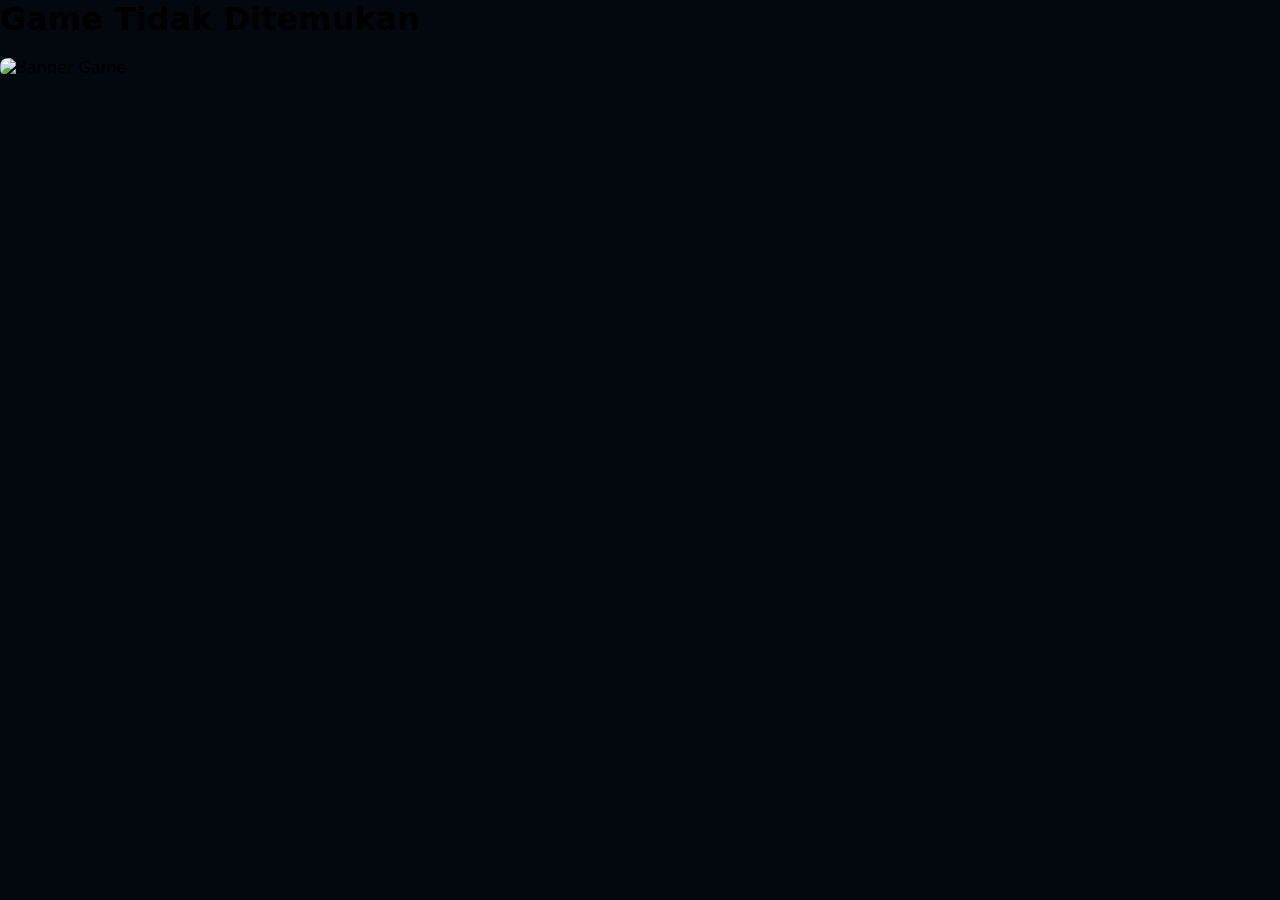
==== Page/detailproduk.html @ c3967c84 "Membuat fitur detailproduk (tahap-1)" ====
<!DOCTYPE html>
<html lang="en">
<head>
    <meta charset="UTF-8" />
    <meta name="viewport" content="width=device-width, initial-scale=1.0" />
    <link rel="stylesheet" href="../style.css" />
    <title>YUDACYA - Toko Top Up</title>
</head>
<body>

    <!-- Judul Game -->
    <h1 id="game-title">Memuat Data...</h1>

    <!-- Tambahan elemen untuk banner game -->
    <div class="detail-banner" style="margin-top: 20px;">
        <img id="game-banner" src="" alt="Banner Game" style="max-width: 400px; border-radius: 8px;" />
    </div>

    <!-- Script untuk menangkap dan menampilkan banner -->
    <script src="../JS/detailproduk.js"></script>
</body>
</html>
---- style.css ----
:root {
    /* 3f51b5 */
    --bg-primary: #03080e;
    --bg-surface: #0F2232;
    --color-accent: #EA2264;
    --text-main: #E2E8F0;
    --text-muted: #718096;
    --color-secondary: #0EA5E9;
    --border-color: rgba(255, 255, 255, 0.08);
}

* {
    font-family: system-ui, -apple-system, BlinkMacSystemFont, 'Segoe UI', Roboto, Oxygen, Ubuntu, Cantarell, 'Open Sans', 'Helvetica Neue', sans-serif;
    padding: 0;
    margin: 0;
}
body {
    background-color: var(--bg-primary);
}
/* Header Start */
header {
    background-color: var(--bg-surface);
    padding: 18px 30px;
    display: flex;
    flex-wrap: wrap;
    justify-content: space-between;
    align-items: center;
    text-align: center;
}

.main-name-store {
    font-size: 35px;
    font-weight: 800;
    color: var(--text-main);
}
.main-name-store .sub-name-store {
    color: var(--color-accent);
}

nav ul {
    list-style: none;
    display: flex;
    gap: 25px;
}
nav ul li a {
    position: relative;
    color: var(--text-main);
    text-decoration: none;
    padding: 1px 3px;
    font-weight: 600;
}
.link-animasi::after {
    content: '';
    position: absolute;
    width: 0;
    height: 3px;
    bottom: -4px;
    left: 50%;
    background-color: var(--color-accent);
    transition: all 0.2s ease;
    transform: translateX(-50%);
    transition: width 0.3s ease;
}

.link-animasi:hover::after {
    width: 100%;
}
.search {
    cursor: pointer;
    color: var(--text-main);
    border-radius: 100%;
    padding: 5px;
}
.search:hover {
    border: 1px;
    border-radius: 100%;
    background-color: var(--text-muted);
    transition: 0.2s ease;
}
/* Header End */

/* Banner Start */
.banner {
    position: relative;
    /* background-color: #EA2264; */
    padding: 50px 0;
    text-align: center;
}
.banner .banner-img {
    width: 90%;
    border-radius: 20px;
}

.progress-container {
    position: absolute;
    bottom: 70px;
    left: 50%;
    transform: translateX(-50%);
    display: flex;
    align-items: center;
    gap: 8px;
    background: var(--bg-surface);
    padding: 6px 12px;
    border-radius: 20px;
    z-index: 10;
}
.progress-bar {
    width: 10px;
    height: 10px;
    border-radius: 50%;
    background-color: var(--text-muted);
    overflow: hidden;
    position: relative;
    cursor: pointer;
}
.progress-fill {
    width: 100%;
    height: 100%;
    background-color: var(--color-accent);
    border-radius: 50%;
    opacity: 0;
    transition: opacity 0.3s ease;
}
.fill-1 {
    animation: dotActive1 15s linear infinite;
}
@keyframes dotActive1 {
    0%, 28.6% { opacity: 1; }
    33.3%, 100% { opacity: 0; }
}

.fill-2 {
    animation: dotActive2 15s linear infinite;
}
@keyframes dotActive2 {
    0%, 28.6% { opacity: 0; }
    33.3%, 61.9% { opacity: 1; }
    66.6%, 100% { opacity: 0; }
}

.fill-3 {
    animation: dotActive3 15s linear infinite;
}
@keyframes dotActive3 {
    0%, 61.9% { opacity: 0; }
    66.6%, 95.2% { opacity: 1; }
    100% { opacity: 0; }
}
/* Banner End */

/* Main Start */
main {
    max-width: 1100px;
    margin: 40px auto;
    padding: 10px 20px;
    /* background-color: #EA2264; */
}

.section-title {
    margin-bottom: 25px;
    display: flex;
    align-items: center;
    color: var(--text-main);
    font-weight: bold;
    font-size: 30px;
}

.product-grid {
    display: grid;
    grid-template-columns: repeat(auto-fill, minmax(180px, 1fr));
    gap: 20px;
    padding: 20px;
}
.card {
    background-color: var(--bg-surface);
    border-radius: 12px;
    overflow: hidden;
    box-shadow: 0 4px 12px rgba(0, 0, 0, 0.3);
    transition: transform 0.2s ease, box-shadow 0.2s ease;
    cursor: pointer;
}
.card:hover {
    transform: translateY(-4px) rotate(2deg);
    box-shadow: 0 6px 16px rgba(0, 0, 0, 0.5);
}
.card-img {
    width: 100%;
    height: 220px;
    overflow: hidden;
    background-color: #0b0d12;
}
.card-img img {
    width: 100%;
    height: 100%;
    object-fit: cover;
    object-position: center;
    display: block;
    transition: transform 0.3s ease;
}
.card-content {
    padding: 12px 14px;
}
.name-product {
    text-align: center;
    font-size: 14px;
    font-weight: 600;
    color: var(--text-main);
    margin: 0;
    white-space: nowrap;
    overflow: hidden;          
    text-overflow: ellipsis;
}
.button-wrapper {
    display: flex;
    justify-content: center;
    align-items: center;
    margin: 20px 0;
}

.btn-selengkapnya {
    padding: 10px 20px;
    background-color: var(--bg-surface);
    color: white;
    border: none;
    border-radius: 8px;
    cursor: pointer;
    font-weight: bold;
}
.btn-selengkapnya:hover {
    transform: scale(1.07);
}
/* Main End */

/* Footer Start */

.site-footer {
    background-color: var(--bg-surface);
    color: var(--text-main);
    font-family: sans-serif;
    border-top: 1px solid #1a1d24;
    padding-top: 50px;
    margin-top: 60px;
}

.footer-container {
    max-width: 1200px;
    margin: 0 auto;
    display: grid;
    grid-template-columns: repeat(auto-fit, minmax(240px, 1fr));
    gap: 30px;
    padding: 0 20px 40px 20px;
}

.footer-namestore {
    margin-bottom: 20px;
}

.footer-namestore .main-name-store,
.footer-namestore .sub-name-store {
    line-height: 1;
    margin: 0;
}

.footer-namestore .main-name-store {
    color: var(--text-main);
    font-weight: 800;
}

.footer-namestore .sub-name-store {
    color: var(--color-accent);
    font-weight: 800;
}   

.footer-desc {
    font-size: 14px;
    line-height: 1.6;
    margin-bottom: 20px;
    color: #8c9ba5;
}


.footer-title {
    color: #ffffff;
    font-size: 15px;
    font-weight: 600;
    margin-bottom: 18px;
    position: relative;
}

.footer-title::after {
    content: '';
    position: absolute;
    left: 0;
    bottom: -6px;
    width: 25px;
    height: 2px;
    background-color: var(--color-accent);
}


.footer-links {
    list-style: none;
    padding: 0;
    margin: 0;
}

.footer-links li {
    margin-bottom: 10px;
}

.footer-links a {
    color: #a0aec0;
    text-decoration: none;
    font-size: 14px;
    transition: color 0.2s ease, padding-left 0.2s ease;
}

.footer-links a:hover {
    color: var(--color-accent);
    padding-left: 5px;
}

.footer-text {
    font-size: 13px;
    line-height: 1.5;
    color: #8c9ba5;
}

.mt-20 {
    margin-top: 20px;
}

.social-links {
    display: flex;
    gap: 10px;
}

.social-links a {
    display: flex;
    align-items: center;
    justify-content: center;
    width: 36px;
    height: 36px;
    background-color: #1a1d24;
    color: var(--text-main);
    border-radius: 8px;
    text-decoration: none;
    font-size: 12px;
    font-weight: bold;
    transition: background-color 0.2s, transform 0.2s;
}

.social-links a:hover {
    background-color: var(--color-accent);
    color: var(--bg-primary);
    transform: translateY(-3px);
}

.footer-bottom {
    background-color: var(--bg-surface);
    padding: 20px 0;
    text-align: center;
    border-top: 1px solid #161922;
    font-size: 13px;
    color: var(--text-muted);
}
/* Footer End */

/* Responsif Desain Start */

/* 1. Tablet & Layar Menengah (Maksimal 992px) */
@media screen and (max-width: 992px) {
    header {
        padding: 15px 20px;
    }
    
    nav ul {
        gap: 15px;
    }

    .banner {
        padding: 30px 0;
    }

    .banner .banner-img {
        height: auto;
    }

    main {
        max-width: 100%;
        margin: 20px auto;
        padding: 10px 15px;
    }

    .section-title {
        font-size: 25px;
        margin-bottom: 18px;
    }

    .product-grid {
        grid-template-columns: repeat(4, 1fr);
        gap: 12px;
        padding: 10px;
    }

}

/* 2. Handphone / Smartphone (Maksimal 768px) */
@media screen and (max-width: 768px) {

    header {
        flex-direction: column;
        gap: 15px;
        padding: 15px;
        text-align: center;
    }

    nav ul {
        flex-wrap: wrap;
        justify-content: center;
        gap: 12px;
    }

    nav ul li a {
        font-size: 14px;
    }

    .search {
        display: none;
    }


    .banner {
        padding: 20px 10px;
    }

    .banner .banner-img {
        width: 100%;
        border-radius: 12px;
    }

    .progress-container {
        bottom: 30px;
        padding: 4px 10px;
    }

    .product-grid {
        grid-template-columns: repeat(4, 1fr);
        gap: 12px;
        padding: 10px 0;
    }

    .card-img {
        height: 160px;
    }

    .name-product {
        font-size: 12px;
    }

    .footer-container {
        grid-template-columns: 1fr;
        gap: 25px;
        padding: 0 15px 30px 15px;
    }

    .site-footer {
        padding-top: 35px;
    }
}

@media screen and (max-width: 480px) {
    .namestore .main-name-store {
        font-size: 22px;
    }

    .namestore .sub-name-store {
        font-size: 20px;
    }

    .product-grid {
    grid-template-columns: repeat(2, 1fr); 
    gap: 20px;
    padding: 20px;
    }

    .card-img {
        height: 140px;
    }
}
/* Responsif Desain End */
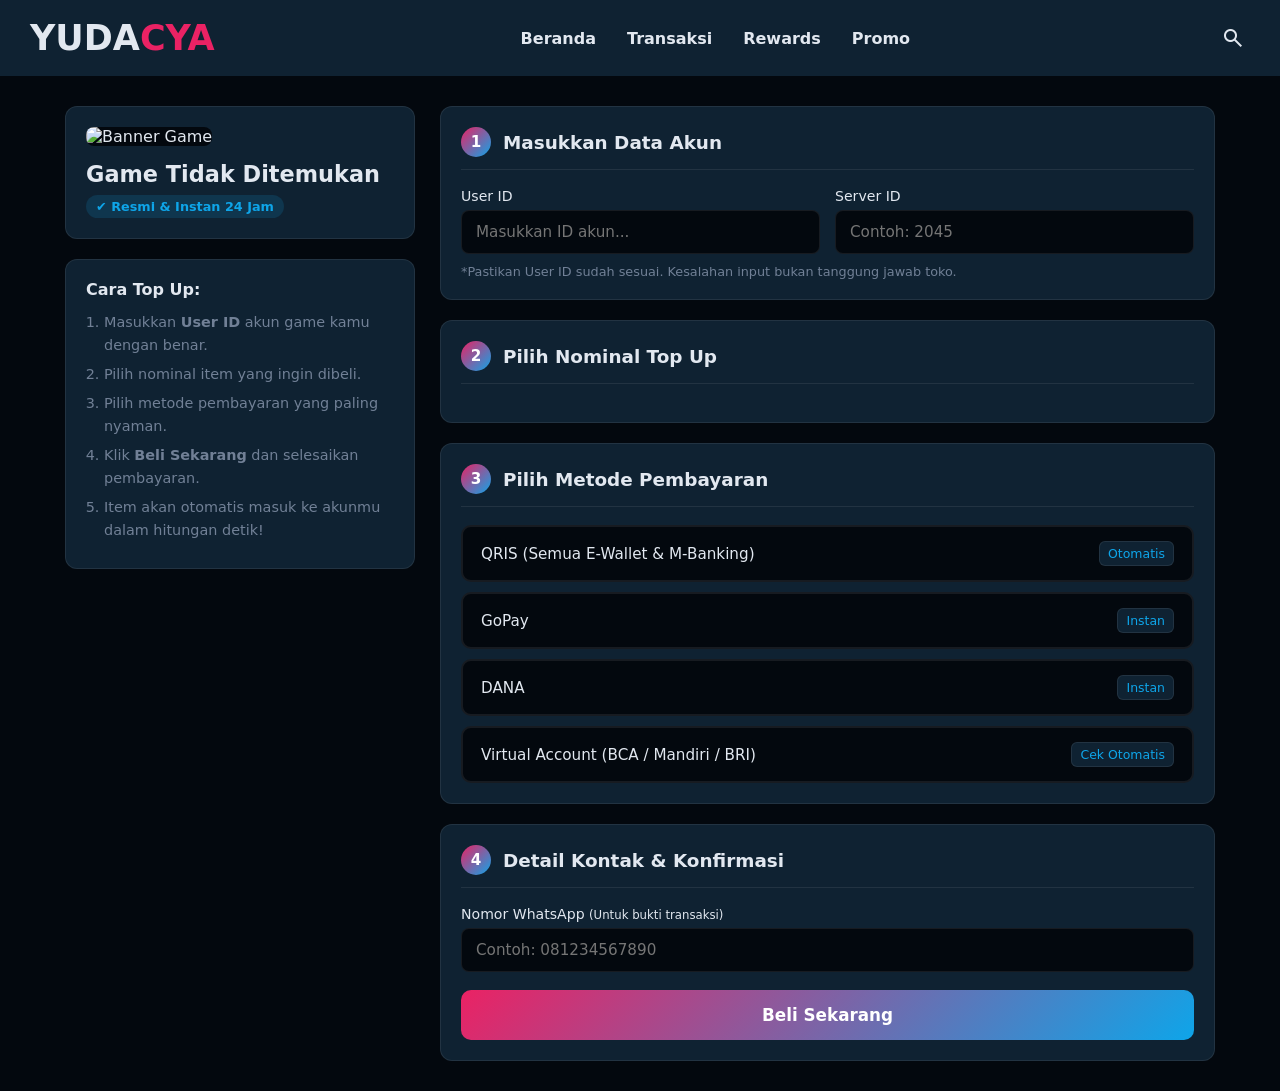
==== commit 2f36e165: "Fitur detailproduk (Tahap-2). Merubah nama style.css -> main.css. Menambah folder baru untuk CSS aga" ====
--- a/Page/detailproduk.html
+++ b/Page/detailproduk.html
@@ -3,19 +3,128 @@
 <head>
     <meta charset="UTF-8" />
     <meta name="viewport" content="width=device-width, initial-scale=1.0" />
-    <link rel="stylesheet" href="../style.css" />
+        <link rel="stylesheet" href="https://fonts.googleapis.com/css2?family=Material+Symbols+Outlined:opsz,wght,FILL,GRAD@24,400,0,0&icon_names=search" />
+    <link rel="stylesheet" href="../main.css" />
+    <link rel="stylesheet" href="../CSS/detailproduk.css" />
     <title>YUDACYA - Toko Top Up</title>
 </head>
 <body>
 
-    <!-- Judul Game -->
-    <h1 id="game-title">Memuat Data...</h1>
+    <header>
 
-    <!-- Tambahan elemen untuk banner game -->
-    <div class="detail-banner" style="margin-top: 20px;">
-        <img id="game-banner" src="" alt="Banner Game" style="max-width: 400px; border-radius: 8px;" />
-    </div>
+        <h1 class="main-name-store">YUDA<span class="sub-name-store">CYA</span></h1>
 
+        <nav>
+            <ul>
+                <li><a href="#" class="link-animasi">Beranda</a></li>
+                <li><a href="#" class="link-animasi">Transaksi</a></li>
+                <li><a href="#" class="link-animasi">Rewards</a></li>
+                <li><a href="#" class="link-animasi">Promo</a></li>
+            </ul>
+        </nav>
+        <span class="material-symbols-outlined search">search</span>
+    </header>
+
+<main class="detail-wrapper">
+        
+        <!-- KOLOM KIRI: Info Game & Panduan -->
+        <aside class="detail-sidebar">
+            <div class="game-profile-card">
+                <img id="game-banner" src="" alt="Banner Game" class="game-cover" />
+                <div class="game-meta">
+                    <h1 id="game-title">Memuat Data...</h1>
+                    <span class="badge-official">✔ Resmi & Instan 24 Jam</span>
+                </div>
+            </div>
+
+            <div class="guide-box">
+                <h3>Cara Top Up:</h3>
+                <ol>
+                    <li>Masukkan <strong>User ID</strong> akun game kamu dengan benar.</li>
+                    <li>Pilih nominal item yang ingin dibeli.</li>
+                    <li>Pilih metode pembayaran yang paling nyaman.</li>
+                    <li>Klik <strong>Beli Sekarang</strong> dan selesaikan pembayaran.</li>
+                    <li>Item akan otomatis masuk ke akunmu dalam hitungan detik!</li>
+                </ol>
+            </div>
+        </aside>
+
+        <!-- KOLOM KANAN: Form Transaksi -->
+        <div class="detail-content">
+            
+            <!-- Langkah 1: Input Akun -->
+            <section class="step-card">
+                <div class="step-header">
+                    <span class="step-number">1</span>
+                    <h2>Masukkan Data Akun</h2>
+                </div>
+                <div class="input-row">
+                    <!-- Beri ID pada label dan input User ID -->
+                    <div class="input-field">
+                        <label for="user-id" id="user-id-label">User ID</label>
+                        <input type="text" id="user-id" placeholder="Masukkan ID akun..." required />
+                    </div>
+                    
+                    <!-- Bungkus Server ID dengan ID container agar bisa disembunyikan/ditampilkan -->
+                    <div class="input-field" id="server-id-container">
+                        <label for="server-id" id="server-id-label">Server ID</label>
+                        <input type="text" id="server-id" placeholder="Contoh: 2045" />
+                    </div>
+                </div>
+                <p class="helper-text">*Pastikan User ID sudah sesuai. Kesalahan input bukan tanggung jawab toko.</p>
+            </section>
+
+            <!-- Langkah 2: Pilih Nominal -->
+            <section class="step-card">
+                <div class="step-header">
+                    <span class="step-number">2</span>
+                    <h2>Pilih Nominal Top Up</h2>
+                </div>
+                <!-- Container ini akan otomatis diisi oleh JS -->
+                <div class="nominal-grid" id="nominal-grid"></div>
+            </section>
+
+            <!-- Langkah 3: Pilih Metode Pembayaran -->
+            <section class="step-card">
+                <div class="step-header">
+                    <span class="step-number">3</span>
+                    <h2>Pilih Metode Pembayaran</h2>
+                </div>
+                <div class="payment-list">
+                    <div class="payment-item" data-payment="QRIS">
+                        <span class="pay-name">QRIS (Semua E-Wallet & M-Banking)</span>
+                        <span class="pay-tag">Otomatis</span>
+                    </div>
+                    <div class="payment-item" data-payment="GoPay">
+                        <span class="pay-name">GoPay</span>
+                        <span class="pay-tag">Instan</span>
+                    </div>
+                    <div class="payment-item" data-payment="DANA">
+                        <span class="pay-name">DANA</span>
+                        <span class="pay-tag">Instan</span>
+                    </div>
+                    <div class="payment-item" data-payment="Transfer Bank">
+                        <span class="pay-name">Virtual Account (BCA / Mandiri / BRI)</span>
+                        <span class="pay-tag">Cek Otomatis</span>
+                    </div>
+                </div>
+            </section>
+
+            <!-- Langkah 4: Konfirmasi & Tombol Beli -->
+            <section class="step-card">
+                <div class="step-header">
+                    <span class="step-number">4</span>
+                    <h2>Detail Kontak & Konfirmasi</h2>
+                </div>
+                <div class="input-field">
+                    <label for="wa-number">Nomor WhatsApp <small>(Untuk bukti transaksi)</small></label>
+                    <input type="tel" id="wa-number" placeholder="Contoh: 081234567890" />
+                </div>
+                <button type="button" id="btn-checkout" class="btn-buy">Beli Sekarang</button>
+            </section>
+
+        </div>
+    </main>
     <!-- Script untuk menangkap dan menampilkan banner -->
     <script src="../JS/detailproduk.js"></script>
 </body>
--- a/main.css
+++ b/main.css
@@ -0,0 +1,494 @@
+:root {
+    /* 3f51b5 */
+    --bg-primary: #03080e;
+    --bg-surface: #0F2232;
+    --color-accent: #EA2264;
+    --text-main: #E2E8F0;
+    --text-muted: #718096;
+    --color-secondary: #0EA5E9;
+    --border-color: rgba(255, 255, 255, 0.08);
+    --color-success: #10B981;
+    --color-warning: #F59E0B;
+    --color-error: #EF4444;
+}
+
+* {
+    font-family: system-ui, -apple-system, BlinkMacSystemFont, 'Segoe UI', Roboto, Oxygen, Ubuntu, Cantarell, 'Open Sans', 'Helvetica Neue', sans-serif;
+    padding: 0;
+    margin: 0;
+}
+body {
+    background-color: var(--bg-primary);
+}
+/* Header Start */
+header {
+    background-color: var(--bg-surface);
+    padding: 18px 30px;
+    display: flex;
+    flex-wrap: wrap;
+    justify-content: space-between;
+    align-items: center;
+    text-align: center;
+}
+
+.main-name-store {
+    font-size: 35px;
+    font-weight: 800;
+    color: var(--text-main);
+}
+.main-name-store .sub-name-store {
+    color: var(--color-accent);
+}
+
+nav ul {
+    list-style: none;
+    display: flex;
+    gap: 25px;
+}
+nav ul li a {
+    position: relative;
+    color: var(--text-main);
+    text-decoration: none;
+    padding: 1px 3px;
+    font-weight: 600;
+}
+.link-animasi::after {
+    content: '';
+    position: absolute;
+    width: 0;
+    height: 3px;
+    bottom: -4px;
+    left: 50%;
+    background-color: var(--color-accent);
+    transition: all 0.2s ease;
+    transform: translateX(-50%);
+    transition: width 0.3s ease;
+}
+
+.link-animasi:hover::after {
+    width: 100%;
+}
+.search {
+    cursor: pointer;
+    color: var(--text-main);
+    border-radius: 100%;
+    padding: 5px;
+}
+.search:hover {
+    border: 1px;
+    border-radius: 100%;
+    background-color: var(--text-muted);
+    transition: 0.2s ease;
+}
+/* Header End */
+
+/* Banner Start */
+.banner {
+    position: relative;
+    /* background-color: #EA2264; */
+    padding: 50px 0;
+    text-align: center;
+}
+.banner .banner-img {
+    width: 90%;
+    border-radius: 20px;
+}
+
+.progress-container {
+    position: absolute;
+    bottom: 70px;
+    left: 50%;
+    transform: translateX(-50%);
+    display: flex;
+    align-items: center;
+    gap: 8px;
+    background: var(--bg-surface);
+    padding: 6px 12px;
+    border-radius: 20px;
+    z-index: 10;
+}
+.progress-bar {
+    width: 10px;
+    height: 10px;
+    border-radius: 50%;
+    background-color: var(--text-muted);
+    overflow: hidden;
+    position: relative;
+    cursor: pointer;
+}
+.progress-fill {
+    width: 100%;
+    height: 100%;
+    background-color: var(--color-accent);
+    border-radius: 50%;
+    opacity: 0;
+    transition: opacity 0.3s ease;
+}
+.fill-1 {
+    animation: dotActive1 15s linear infinite;
+}
+@keyframes dotActive1 {
+    0%, 28.6% { opacity: 1; }
+    33.3%, 100% { opacity: 0; }
+}
+
+.fill-2 {
+    animation: dotActive2 15s linear infinite;
+}
+@keyframes dotActive2 {
+    0%, 28.6% { opacity: 0; }
+    33.3%, 61.9% { opacity: 1; }
+    66.6%, 100% { opacity: 0; }
+}
+
+.fill-3 {
+    animation: dotActive3 15s linear infinite;
+}
+@keyframes dotActive3 {
+    0%, 61.9% { opacity: 0; }
+    66.6%, 95.2% { opacity: 1; }
+    100% { opacity: 0; }
+}
+/* Banner End */
+
+/* Main Start */
+main {
+    max-width: 1100px;
+    margin: 40px auto;
+    padding: 10px 20px;
+    /* background-color: #EA2264; */
+}
+
+.section-title {
+    margin-bottom: 25px;
+    display: flex;
+    align-items: center;
+    color: var(--text-main);
+    font-weight: bold;
+    font-size: 30px;
+}
+
+.product-grid {
+    display: grid;
+    grid-template-columns: repeat(auto-fill, minmax(180px, 1fr));
+    gap: 20px;
+    padding: 20px;
+}
+.card {
+    background-color: var(--bg-surface);
+    border-radius: 12px;
+    overflow: hidden;
+    box-shadow: 0 4px 12px rgba(0, 0, 0, 0.3);
+    transition: transform 0.2s ease, box-shadow 0.2s ease;
+    cursor: pointer;
+}
+.card:hover {
+    transform: translateY(-4px) rotate(2deg);
+    box-shadow: 0 6px 16px rgba(0, 0, 0, 0.5);
+}
+.card-img {
+    width: 100%;
+    height: 220px;
+    overflow: hidden;
+    background-color: #0b0d12;
+}
+.card-img img {
+    width: 100%;
+    height: 100%;
+    object-fit: cover;
+    object-position: center;
+    display: block;
+    transition: transform 0.3s ease;
+}
+.card-content {
+    padding: 12px 14px;
+}
+.name-product {
+    text-align: center;
+    font-size: 14px;
+    font-weight: 600;
+    color: var(--text-main);
+    margin: 0;
+    white-space: nowrap;
+    overflow: hidden;          
+    text-overflow: ellipsis;
+}
+.button-wrapper {
+    display: flex;
+    justify-content: center;
+    align-items: center;
+    margin: 20px 0;
+}
+
+.btn-selengkapnya {
+    padding: 10px 20px;
+    background-color: var(--bg-surface);
+    color: white;
+    border: none;
+    border-radius: 8px;
+    cursor: pointer;
+    font-weight: bold;
+}
+.btn-selengkapnya:hover {
+    transform: scale(1.07);
+}
+/* Main End */
+
+/* Footer Start */
+
+.site-footer {
+    background-color: var(--bg-surface);
+    color: var(--text-main);
+    font-family: sans-serif;
+    border-top: 1px solid #1a1d24;
+    padding-top: 50px;
+    margin-top: 60px;
+}
+
+.footer-container {
+    max-width: 1200px;
+    margin: 0 auto;
+    display: grid;
+    grid-template-columns: repeat(auto-fit, minmax(240px, 1fr));
+    gap: 30px;
+    padding: 0 20px 40px 20px;
+}
+
+.footer-namestore {
+    margin-bottom: 20px;
+}
+
+.footer-namestore .main-name-store,
+.footer-namestore .sub-name-store {
+    line-height: 1;
+    margin: 0;
+}
+
+.footer-namestore .main-name-store {
+    color: var(--text-main);
+    font-weight: 800;
+}
+
+.footer-namestore .sub-name-store {
+    color: var(--color-accent);
+    font-weight: 800;
+}   
+
+.footer-desc {
+    font-size: 14px;
+    line-height: 1.6;
+    margin-bottom: 20px;
+    color: #8c9ba5;
+}
+
+
+.footer-title {
+    color: #ffffff;
+    font-size: 15px;
+    font-weight: 600;
+    margin-bottom: 18px;
+    position: relative;
+}
+
+.footer-title::after {
+    content: '';
+    position: absolute;
+    left: 0;
+    bottom: -6px;
+    width: 25px;
+    height: 2px;
+    background-color: var(--color-accent);
+}
+
+
+.footer-links {
+    list-style: none;
+    padding: 0;
+    margin: 0;
+}
+
+.footer-links li {
+    margin-bottom: 10px;
+}
+
+.footer-links a {
+    color: #a0aec0;
+    text-decoration: none;
+    font-size: 14px;
+    transition: color 0.2s ease, padding-left 0.2s ease;
+}
+
+.footer-links a:hover {
+    color: var(--color-accent);
+    padding-left: 5px;
+}
+
+.footer-text {
+    font-size: 13px;
+    line-height: 1.5;
+    color: #8c9ba5;
+}
+
+.mt-20 {
+    margin-top: 20px;
+}
+
+.social-links {
+    display: flex;
+    gap: 10px;
+}
+
+.social-links a {
+    display: flex;
+    align-items: center;
+    justify-content: center;
+    width: 36px;
+    height: 36px;
+    background-color: #1a1d24;
+    color: var(--text-main);
+    border-radius: 8px;
+    text-decoration: none;
+    font-size: 12px;
+    font-weight: bold;
+    transition: background-color 0.2s, transform 0.2s;
+}
+
+.social-links a:hover {
+    background-color: var(--color-accent);
+    color: var(--bg-primary);
+    transform: translateY(-3px);
+}
+
+.footer-bottom {
+    background-color: var(--bg-surface);
+    padding: 20px 0;
+    text-align: center;
+    border-top: 1px solid #161922;
+    font-size: 13px;
+    color: var(--text-muted);
+}
+/* Footer End */
+
+/* Responsif Desain Start */
+
+/* 1. Tablet & Layar Menengah (Maksimal 992px) */
+@media screen and (max-width: 992px) {
+    header {
+        padding: 15px 20px;
+    }
+    
+    nav ul {
+        gap: 15px;
+    }
+
+    .banner {
+        padding: 30px 0;
+    }
+
+    .banner .banner-img {
+        height: auto;
+    }
+
+    main {
+        max-width: 100%;
+        margin: 20px auto;
+        padding: 10px 15px;
+    }
+
+    .section-title {
+        font-size: 25px;
+        margin-bottom: 18px;
+    }
+
+    .product-grid {
+        grid-template-columns: repeat(4, 1fr);
+        gap: 12px;
+        padding: 10px;
+    }
+
+}
+
+/* 2. Handphone / Smartphone (Maksimal 768px) */
+@media screen and (max-width: 768px) {
+
+    header {
+        flex-direction: column;
+        gap: 15px;
+        padding: 15px;
+        text-align: center;
+    }
+
+    nav ul {
+        flex-wrap: wrap;
+        justify-content: center;
+        gap: 12px;
+    }
+
+    nav ul li a {
+        font-size: 14px;
+    }
+
+    .search {
+        display: none;
+    }
+
+
+    .banner {
+        padding: 20px 10px;
+    }
+
+    .banner .banner-img {
+        width: 100%;
+        border-radius: 12px;
+    }
+
+    .progress-container {
+        bottom: 30px;
+        padding: 4px 10px;
+    }
+
+    .product-grid {
+        grid-template-columns: repeat(4, 1fr);
+        gap: 12px;
+        padding: 10px 0;
+    }
+
+    .card-img {
+        height: 160px;
+    }
+
+    .name-product {
+        font-size: 12px;
+    }
+
+    .footer-container {
+        grid-template-columns: 1fr;
+        gap: 25px;
+        padding: 0 15px 30px 15px;
+    }
+
+    .site-footer {
+        padding-top: 35px;
+    }
+}
+
+@media screen and (max-width: 480px) {
+    .namestore .main-name-store {
+        font-size: 22px;
+    }
+
+    .namestore .sub-name-store {
+        font-size: 20px;
+    }
+
+    .product-grid {
+    grid-template-columns: repeat(2, 1fr); 
+    gap: 20px;
+    padding: 20px;
+    }
+
+    .card-img {
+        height: 140px;
+    }
+}
+/* Responsif Desain End */
--- a/CSS/detailproduk.css
+++ b/CSS/detailproduk.css
@@ -0,0 +1,282 @@
+:root {
+    /* 3f51b5 */
+    --bg-primary: #03080e;
+    --bg-surface: #0F2232;
+    --color-accent: #EA2264;
+    --text-main: #E2E8F0;
+    --text-muted: #718096;
+    --color-secondary: #0EA5E9;
+    --border-color: rgba(255, 255, 255, 0.08);
+    --color-success: #10B981; /* Hijau untuk status sukses/lunas */
+    --color-warning: #F59E0B; /* Kuning untuk status pending */
+    --color-error: #EF4444;   /* Merah untuk error/gagal */
+}
+/* --- PENYESUAIAN WARNA ROOT YUDACYA --- */
+body {
+    background-color: var(--bg-primary);
+    color: var(--text-main);
+}
+
+/* Layout Utama 2 Kolom */
+.detail-wrapper {
+    max-width: 1150px;
+    margin: 30px auto;
+    padding: 0 20px;
+    display: grid;
+    grid-template-columns: 350px 1fr;
+    gap: 25px;
+    align-items: start;
+}
+
+/* --- KOLOM KIRI (Sidebar Info Game) --- */
+.detail-sidebar {
+    display: flex;
+    flex-direction: column;
+    gap: 20px;
+    position: sticky;
+    top: 20px;
+}
+
+.game-profile-card, .guide-box, .step-card {
+    background-color: var(--bg-surface);
+    border: 1px solid var(--border-color);
+    border-radius: 12px;
+    padding: 20px;
+    color: var(--text-main);
+}
+
+.game-cover {
+    width: 100%;
+    height: 180px;
+    object-fit: cover;
+    border-radius: 8px;
+    margin-bottom: 15px;
+    background-color: var(--bg-primary);
+}
+
+.game-meta h1 {
+    font-size: 1.4rem;
+    margin: 0 0 8px 0;
+    color: var(--text-main);
+}
+
+.badge-official {
+    display: inline-block;
+    background-color: rgba(14, 165, 233, 0.15);
+    color: var(--color-secondary);
+    font-size: 0.8rem;
+    padding: 4px 10px;
+    border-radius: 20px;
+    font-weight: 600;
+}
+
+.guide-box h3 {
+    font-size: 1rem;
+    margin-bottom: 12px;
+    color: var(--text-main);
+}
+
+.guide-box ol {
+    padding-left: 18px;
+    color: var(--text-muted);
+    font-size: 0.9rem;
+    line-height: 1.6;
+}
+
+.guide-box li {
+    margin-bottom: 6px;
+}
+
+/* --- KOLOM KANAN (Form Langkah-Langkah) --- */
+.detail-content {
+    display: flex;
+    flex-direction: column;
+    gap: 20px;
+}
+
+.step-header {
+    display: flex;
+    align-items: center;
+    gap: 12px;
+    margin-bottom: 18px;
+    border-bottom: 1px solid var(--border-color);
+    padding-bottom: 12px;
+}
+
+.step-number {
+    background: linear-gradient(135deg, var(--color-accent), var(--color-secondary));
+    color: white;
+    width: 30px;
+    height: 30px;
+    border-radius: 50%;
+    display: flex;
+    align-items: center;
+    justify-content: center;
+    font-weight: bold;
+    font-size: 0.95rem;
+}
+
+.step-header h2 {
+    font-size: 1.15rem;
+    margin: 0;
+    color: var(--text-main);
+}
+
+/* Input User ID & Server */
+.input-row {
+    display: grid;
+    grid-template-columns: 1fr 1fr;
+    gap: 15px;
+}
+
+.input-field {
+    display: flex;
+    flex-direction: column;
+    gap: 6px;
+}
+
+.input-field label {
+    font-size: 0.88rem;
+    color: var(--text-main);
+}
+
+.input-field input {
+    background-color: var(--bg-primary);
+    border: 1px solid var(--border-color);
+    color: var(--text-main);
+    padding: 12px 14px;
+    border-radius: 8px;
+    font-size: 0.95rem;
+    outline: none;
+    transition: border-color 0.2s;
+}
+
+.input-field input:focus {
+    border-color: var(--color-accent);
+}
+
+.helper-text {
+    font-size: 0.8rem;
+    color: var(--text-muted);
+    margin-top: 10px;
+}
+
+/* --- GRID NOMINAL TOP UP --- */
+.nominal-grid {
+    display: grid;
+    grid-template-columns: repeat(auto-fill, minmax(160px, 1fr));
+    gap: 12px;
+}
+
+.nominal-card {
+    background-color: var(--bg-primary);
+    border: 2px solid var(--border-color);
+    border-radius: 10px;
+    padding: 15px;
+    cursor: pointer;
+    transition: all 0.2s ease;
+}
+
+.nominal-card:hover {
+    border-color: var(--color-accent);
+    transform: translateY(-2px);
+}
+
+/* Efek saat kartu nominal dipilih */
+.nominal-card.selected {
+    border-color: var(--color-accent);
+    background-color: rgba(234, 34, 100, 0.1);
+    box-shadow: 0 0 12px rgba(234, 34, 100, 0.2);
+}
+
+.nominal-card h4 {
+    margin: 0 0 6px 0;
+    font-size: 0.95rem;
+    color: var(--text-main);
+}
+
+.nominal-card p {
+    margin: 0;
+    font-size: 0.88rem;
+    color: var(--color-secondary);
+    font-weight: 600;
+}
+
+/* --- METODE PEMBAYARAN --- */
+.payment-list {
+    display: flex;
+    flex-direction: column;
+    gap: 10px;
+}
+
+.payment-item {
+    display: flex;
+    justify-content: space-between;
+    align-items: center;
+    background-color: var(--bg-primary);
+    border: 2px solid var(--border-color);
+    padding: 14px 18px;
+    border-radius: 10px;
+    cursor: pointer;
+    transition: all 0.2s;
+}
+
+.payment-item:hover {
+    border-color: var(--color-accent);
+}
+
+.payment-item.selected {
+    border-color: var(--color-accent);
+    background-color: rgba(234, 34, 100, 0.1);
+}
+
+.pay-name {
+    font-weight: 500;
+    font-size: 0.95rem;
+    color: var(--text-main);
+}
+
+.pay-tag {
+    font-size: 0.78rem;
+    background-color: var(--bg-surface);
+    color: var(--color-secondary);
+    padding: 4px 8px;
+    border-radius: 6px;
+    border: 1px solid var(--border-color);
+}
+
+/* --- TOMBOL BELI SEKARANG --- */
+.btn-buy {
+    width: 100%;
+    margin-top: 18px;
+    padding: 15px;
+    background: linear-gradient(135deg, var(--color-accent), var(--color-secondary));
+    color: white;
+    border: none;
+    border-radius: 10px;
+    font-size: 1.05rem;
+    font-weight: bold;
+    cursor: pointer;
+    transition: opacity 0.2s, transform 0.1s;
+}
+
+.btn-buy:hover {
+    opacity: 0.92;
+}
+
+.btn-buy:active {
+    transform: scale(0.99);
+}
+
+/* Responsif untuk layar HP */
+@media (max-width: 850px) {
+    .detail-wrapper {
+        grid-template-columns: 1fr;
+    }
+    .detail-sidebar {
+        position: static;
+    }
+    .input-row {
+        grid-template-columns: 1fr;
+    }
+}
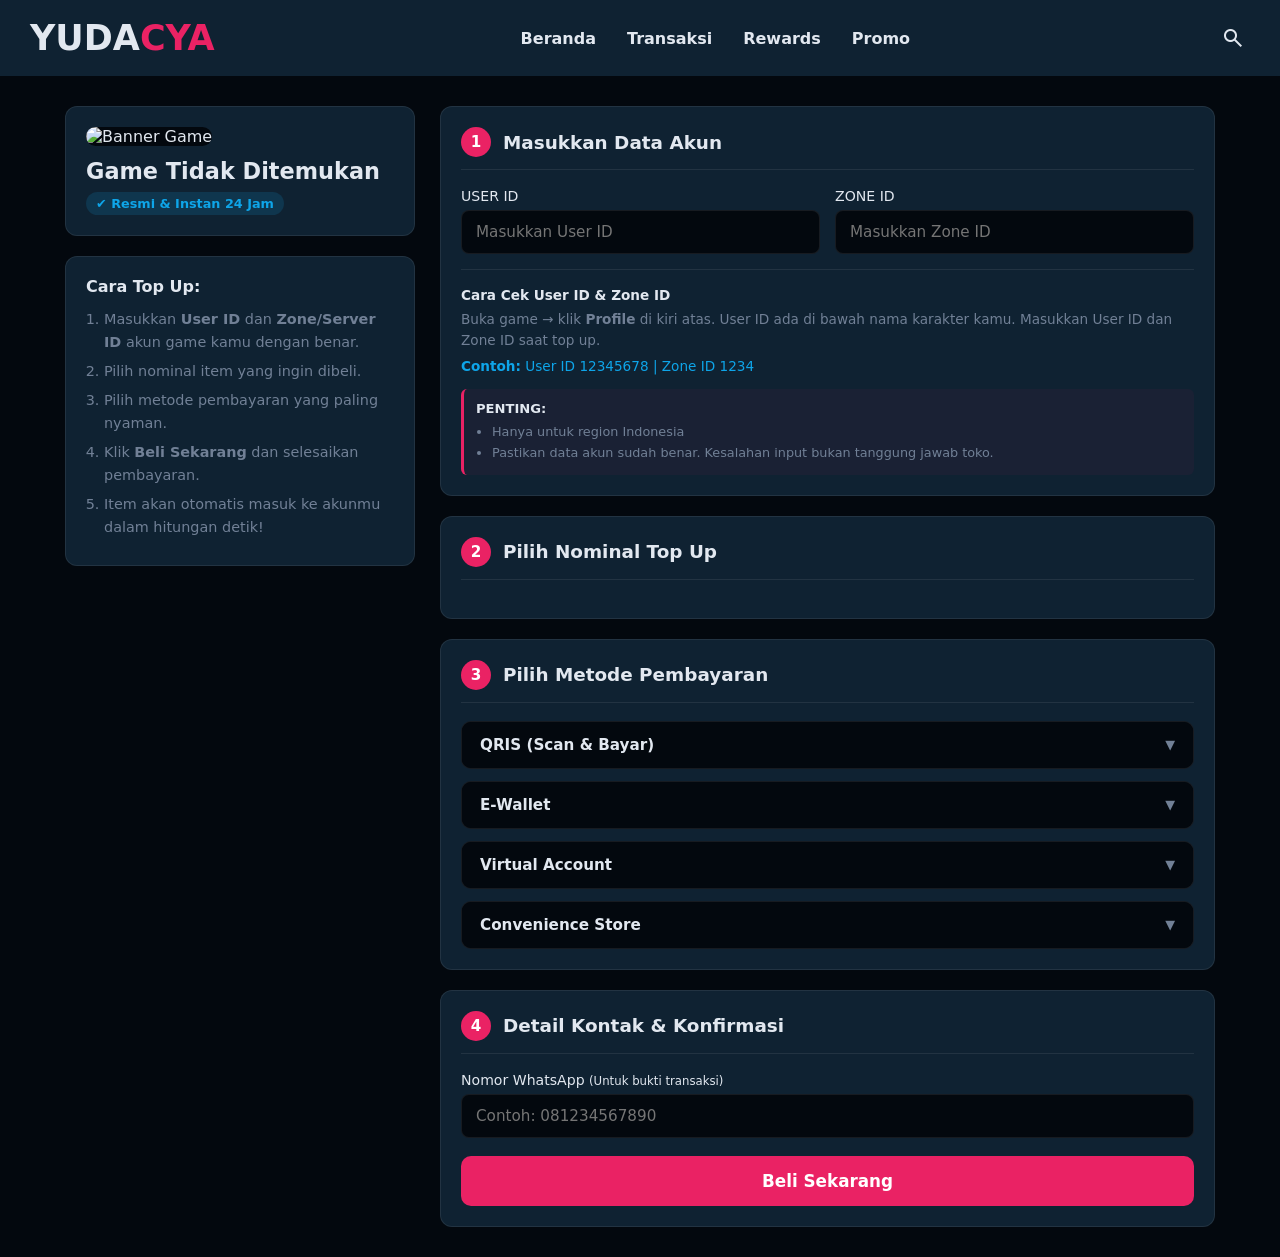
==== commit 619aafe6: "Fitur detailproduk (Tahap-3), mengubah isi detailproduk.html dan detailproduk.css, menambahkan datab" ====
--- a/Page/detailproduk.html
+++ b/Page/detailproduk.html
@@ -3,7 +3,7 @@
 <head>
     <meta charset="UTF-8" />
     <meta name="viewport" content="width=device-width, initial-scale=1.0" />
-        <link rel="stylesheet" href="https://fonts.googleapis.com/css2?family=Material+Symbols+Outlined:opsz,wght,FILL,GRAD@24,400,0,0&icon_names=search" />
+    <link rel="stylesheet" href="https://fonts.googleapis.com/css2?family=Material+Symbols+Outlined:opsz,wght,FILL,GRAD@24,400,0,0&icon_names=search" />
     <link rel="stylesheet" href="../main.css" />
     <link rel="stylesheet" href="../CSS/detailproduk.css" />
     <title>YUDACYA - Toko Top Up</title>
@@ -11,12 +11,10 @@
 <body>
 
     <header>
-
         <h1 class="main-name-store">YUDA<span class="sub-name-store">CYA</span></h1>
-
         <nav>
             <ul>
-                <li><a href="#" class="link-animasi">Beranda</a></li>
+                <li><a href="../index.html" class="link-animasi">Beranda</a></li>
                 <li><a href="#" class="link-animasi">Transaksi</a></li>
                 <li><a href="#" class="link-animasi">Rewards</a></li>
                 <li><a href="#" class="link-animasi">Promo</a></li>
@@ -25,9 +23,9 @@
         <span class="material-symbols-outlined search">search</span>
     </header>
 
-<main class="detail-wrapper">
+    <main class="detail-wrapper">
         
-        <!-- KOLOM KIRI: Info Game & Panduan -->
+        <!-- KOLOM KIRI: Info Game & Tombol Modal Panduan -->
         <aside class="detail-sidebar">
             <div class="game-profile-card">
                 <img id="game-banner" src="" alt="Banner Game" class="game-cover" />
@@ -37,10 +35,16 @@
                 </div>
             </div>
 
-            <div class="guide-box">
+            <!-- Tombol Lihat Cara Transaksi (Tanpa teks info yang mengganggu) -->
+            <button type="button" id="btn-open-guide" class="btn-guide-modal">
+                Lihat Cara Transaksi ▾
+            </button>
+
+            <!-- Box Panduan Bawaan (Akan otomatis disembunyikan di HP via CSS) -->
+            <div class="guide-box mobile-hide">
                 <h3>Cara Top Up:</h3>
                 <ol>
-                    <li>Masukkan <strong>User ID</strong> akun game kamu dengan benar.</li>
+                    <li>Masukkan <strong>User ID</strong> dan <strong>Zone/Server ID</strong> akun game kamu dengan benar.</li>
                     <li>Pilih nominal item yang ingin dibeli.</li>
                     <li>Pilih metode pembayaran yang paling nyaman.</li>
                     <li>Klik <strong>Beli Sekarang</strong> dan selesaikan pembayaran.</li>
@@ -58,20 +62,33 @@
                     <span class="step-number">1</span>
                     <h2>Masukkan Data Akun</h2>
                 </div>
+                
                 <div class="input-row">
-                    <!-- Beri ID pada label dan input User ID -->
                     <div class="input-field">
-                        <label for="user-id" id="user-id-label">User ID</label>
-                        <input type="text" id="user-id" placeholder="Masukkan ID akun..." required />
+                        <label for="user-id" id="user-id-label">USER ID</label>
+                        <input type="text" id="user-id" placeholder="Masukkan User ID" required />
                     </div>
                     
-                    <!-- Bungkus Server ID dengan ID container agar bisa disembunyikan/ditampilkan -->
                     <div class="input-field" id="server-id-container">
-                        <label for="server-id" id="server-id-label">Server ID</label>
-                        <input type="text" id="server-id" placeholder="Contoh: 2045" />
-                    </div>
-                </div>
-                <p class="helper-text">*Pastikan User ID sudah sesuai. Kesalahan input bukan tanggung jawab toko.</p>
+                        <label for="server-id" id="server-id-label">ZONE ID</label>
+                        <input type="text" id="server-id" placeholder="Masukkan Zone ID" />
+                    </div>
+                </div>
+
+                <!-- Panduan Cek ID & Catatan Penting -->
+                <div class="account-guide-info">
+                    <p class="guide-title"><strong>Cara Cek User ID & Zone ID</strong></p>
+                    <p class="guide-desc">Buka game → klik <strong>Profile</strong> di kiri atas. User ID ada di bawah nama karakter kamu. Masukkan User ID dan Zone ID saat top up.</p>
+                    <p class="guide-example"><strong>Contoh:</strong> User ID 12345678 | Zone ID 1234</p>
+                    
+                    <div class="important-notes">
+                        <p><strong>PENTING:</strong></p>
+                        <ul>
+                            <li>Hanya untuk region Indonesia</li>
+                            <li>Pastikan data akun sudah benar. Kesalahan input bukan tanggung jawab toko.</li>
+                        </ul>
+                    </div>
+                </div>
             </section>
 
             <!-- Langkah 2: Pilih Nominal -->
@@ -80,7 +97,6 @@
                     <span class="step-number">2</span>
                     <h2>Pilih Nominal Top Up</h2>
                 </div>
-                <!-- Container ini akan otomatis diisi oleh JS -->
                 <div class="nominal-grid" id="nominal-grid"></div>
             </section>
 
@@ -90,23 +106,93 @@
                     <span class="step-number">3</span>
                     <h2>Pilih Metode Pembayaran</h2>
                 </div>
-                <div class="payment-list">
-                    <div class="payment-item" data-payment="QRIS">
-                        <span class="pay-name">QRIS (Semua E-Wallet & M-Banking)</span>
-                        <span class="pay-tag">Otomatis</span>
-                    </div>
-                    <div class="payment-item" data-payment="GoPay">
-                        <span class="pay-name">GoPay</span>
-                        <span class="pay-tag">Instan</span>
-                    </div>
-                    <div class="payment-item" data-payment="DANA">
-                        <span class="pay-name">DANA</span>
-                        <span class="pay-tag">Instan</span>
-                    </div>
-                    <div class="payment-item" data-payment="Transfer Bank">
-                        <span class="pay-name">Virtual Account (BCA / Mandiri / BRI)</span>
-                        <span class="pay-tag">Cek Otomatis</span>
-                    </div>
+                
+                <div class="payment-categories" id="payment-categories">
+                    
+                    <!-- Kategori 1: QRIS -->
+                    <div class="payment-category">
+                        <div class="category-header" onclick="toggleCategory(this)">
+                            <span>QRIS (Scan & Bayar)</span>
+                            <span class="arrow">▼</span>
+                        </div>
+                        <div class="category-body">
+                            <div class="payment-item" data-payment="QRIS">
+                                <span class="pay-name">QRIS (Semua E-Wallet & M-Banking)</span>
+                                <span class="pay-tag">Otomatis</span>
+                            </div>
+                        </div>
+                    </div>
+
+                    <!-- Kategori 2: E-Wallet -->
+                    <div class="payment-category">
+                        <div class="category-header" onclick="toggleCategory(this)">
+                            <span>E-Wallet</span>
+                            <span class="arrow">▼</span>
+                        </div>
+                        <div class="category-body">
+                            <div class="payment-item" data-payment="GoPay">
+                                <span class="pay-name">GoPay</span>
+                                <span class="pay-tag">Instan</span>
+                            </div>
+                            <div class="payment-item" data-payment="DANA">
+                                <span class="pay-name">DANA</span>
+                                <span class="pay-tag">Instan</span>
+                            </div>
+                            <div class="payment-item" data-payment="OVO">
+                                <span class="pay-name">OVO</span>
+                                <span class="pay-tag">Instan</span>
+                            </div>
+                            <div class="payment-item" data-payment="ShopeePay">
+                                <span class="pay-name">ShopeePay / SPayLater</span>
+                                <span class="pay-tag">Instan</span>
+                            </div>
+                        </div>
+                    </div>
+
+                    <!-- Kategori 3: Virtual Account -->
+                    <div class="payment-category">
+                        <div class="category-header" onclick="toggleCategory(this)">
+                            <span>Virtual Account</span>
+                            <span class="arrow">▼</span>
+                        </div>
+                        <div class="category-body">
+                            <div class="payment-item" data-payment="BCA VA">
+                                <span class="pay-name">BCA Virtual Account</span>
+                                <span class="pay-tag">Cek Otomatis</span>
+                            </div>
+                            <div class="payment-item" data-payment="Mandiri VA">
+                                <span class="pay-name">Mandiri Virtual Account</span>
+                                <span class="pay-tag">Cek Otomatis</span>
+                            </div>
+                            <div class="payment-item" data-payment="BNI VA">
+                                <span class="pay-name">BNI Virtual Account</span>
+                                <span class="pay-tag">Cek Otomatis</span>
+                            </div>
+                            <div class="payment-item" data-payment="BRI VA">
+                                <span class="pay-name">BRI Virtual Account</span>
+                                <span class="pay-tag">Cek Otomatis</span>
+                            </div>
+                        </div>
+                    </div>
+
+                    <!-- Kategori 4: Convenience Store -->
+                    <div class="payment-category">
+                        <div class="category-header" onclick="toggleCategory(this)">
+                            <span>Convenience Store</span>
+                            <span class="arrow">▼</span>
+                        </div>
+                        <div class="category-body">
+                            <div class="payment-item" data-payment="Alfamart">
+                                <span class="pay-name">Alfamart</span>
+                                <span class="pay-tag">Manual / Kasir</span>
+                            </div>
+                            <div class="payment-item" data-payment="Indomaret">
+                                <span class="pay-name">Indomaret</span>
+                                <span class="pay-tag">Manual / Kasir</span>
+                            </div>
+                        </div>
+                    </div>
+
                 </div>
             </section>
 
@@ -125,7 +211,31 @@
 
         </div>
     </main>
-    <!-- Script untuk menangkap dan menampilkan banner -->
-    <script src="../JS/detailproduk.js"></script>
+
+    <!-- POPUP MODAL CARA TRANSAKSI -->
+    <div id="guide-modal" class="modal-overlay">
+        <div class="modal-content">
+            <div class="modal-header">
+                <h3>Cara Top Up</h3>
+                <button type="button" id="btn-close-modal" class="modal-close-btn">&times;</button>
+            </div>
+            <div class="modal-body">
+                <ol>
+                    <li>Pilih nominal layanan</li>
+                    <li>Pilih metode pembayaran</li>
+                    <li>Masukkan User ID dan Zone ID</li>
+                    <li>Isi nomor WhatsApp kamu</li>
+                    <li>Klik Beli Sekarang</li>
+                    <li>Selesaikan pembayaran</li>
+                    <li>Diamond otomatis masuk ke akun kamu</li>
+                </ol>
+            </div>
+            <div class="modal-footer">
+                <button type="button" id="btn-modal-ok" class="modal-ok-btn">Tutup</button>
+            </div>
+        </div>
+    </div>
+
+    <script type="module" src="../JS/detailproduk.js"></script>
 </body>
 </html>
--- a/CSS/detailproduk.css
+++ b/CSS/detailproduk.css
@@ -1,5 +1,4 @@
 :root {
-    /* 3f51b5 */
     --bg-primary: #03080e;
     --bg-surface: #0F2232;
     --color-accent: #EA2264;
@@ -7,17 +6,16 @@
     --text-muted: #718096;
     --color-secondary: #0EA5E9;
     --border-color: rgba(255, 255, 255, 0.08);
-    --color-success: #10B981; /* Hijau untuk status sukses/lunas */
-    --color-warning: #F59E0B; /* Kuning untuk status pending */
-    --color-error: #EF4444;   /* Merah untuk error/gagal */
-}
-/* --- PENYESUAIAN WARNA ROOT YUDACYA --- */
+    --color-success: #10B981;
+    --color-warning: #F59E0B;
+    --color-error: #EF4444;
+}
+
 body {
     background-color: var(--bg-primary);
     color: var(--text-main);
 }
 
-/* Layout Utama 2 Kolom */
 .detail-wrapper {
     max-width: 1150px;
     margin: 30px auto;
@@ -28,7 +26,6 @@
     align-items: start;
 }
 
-/* --- KOLOM KIRI (Sidebar Info Game) --- */
 .detail-sidebar {
     display: flex;
     flex-direction: column;
@@ -47,10 +44,10 @@
 
 .game-cover {
     width: 100%;
-    height: 180px;
-    object-fit: cover;
-    border-radius: 8px;
-    margin-bottom: 15px;
+    height: auto;
+    object-fit: contain;
+    border-radius: 10px;
+    margin-bottom: 12px;
     background-color: var(--bg-primary);
 }
 
@@ -70,6 +67,29 @@
     font-weight: 600;
 }
 
+/* --- TOMBOL "LIHAT CARA TRANSAKSI" (Disembunyikan di Desktop) --- */
+.btn-guide-modal {
+    display: none;
+    width: 100%;
+    background-color: var(--bg-surface);
+    border: 1px solid var(--border-color);
+    color: var(--text-main);
+    padding: 10px 14px;
+    border-radius: 8px;
+    font-size: 0.9rem;
+    font-weight: 500;
+    cursor: pointer;
+    align-items: center;
+    justify-content: center;
+    gap: 8px;
+    transition: all 0.2s ease;
+}
+
+.btn-guide-modal:hover {
+    border-color: var(--color-accent);
+    background-color: rgba(234, 34, 100, 0.05);
+}
+
 .guide-box h3 {
     font-size: 1rem;
     margin-bottom: 12px;
@@ -87,7 +107,6 @@
     margin-bottom: 6px;
 }
 
-/* --- KOLOM KANAN (Form Langkah-Langkah) --- */
 .detail-content {
     display: flex;
     flex-direction: column;
@@ -104,7 +123,7 @@
 }
 
 .step-number {
-    background: linear-gradient(135deg, var(--color-accent), var(--color-secondary));
+    background-color: var(--color-accent);
     color: white;
     width: 30px;
     height: 30px;
@@ -122,7 +141,6 @@
     color: var(--text-main);
 }
 
-/* Input User ID & Server */
 .input-row {
     display: grid;
     grid-template-columns: 1fr 1fr;
@@ -155,10 +173,53 @@
     border-color: var(--color-accent);
 }
 
-.helper-text {
+/* --- STYLING INFORMASI CARA CEK ID --- */
+.account-guide-info {
+    margin-top: 15px;
+    padding-top: 15px;
+    border-top: 1px solid var(--border-color);
+    font-size: 0.85rem;
+    color: var(--text-muted);
+    line-height: 1.5;
+}
+
+.account-guide-info .guide-title {
+    color: var(--text-main);
+    margin-bottom: 4px;
+}
+
+.account-guide-info .guide-desc {
+    margin-bottom: 6px;
+}
+
+.account-guide-info .guide-example {
+    color: var(--color-secondary);
+    margin-bottom: 12px;
+}
+
+.important-notes {
+    background-color: rgba(234, 34, 100, 0.05);
+    border-left: 3px solid var(--color-accent);
+    padding: 10px 12px;
+    border-radius: 6px;
+    color: var(--text-main);
+}
+
+.important-notes p {
+    margin: 0 0 4px 0;
+    font-size: 0.82rem;
+    font-weight: 600;
+}
+
+.important-notes ul {
+    margin: 0;
+    padding-left: 16px;
     font-size: 0.8rem;
     color: var(--text-muted);
-    margin-top: 10px;
+}
+
+.important-notes li {
+    margin-bottom: 2px;
 }
 
 /* --- GRID NOMINAL TOP UP --- */
@@ -169,6 +230,8 @@
 }
 
 .nominal-card {
+    position: relative;
+    overflow: hidden;
     background-color: var(--bg-primary);
     border: 2px solid var(--border-color);
     border-radius: 10px;
@@ -182,7 +245,6 @@
     transform: translateY(-2px);
 }
 
-/* Efek saat kartu nominal dipilih */
 .nominal-card.selected {
     border-color: var(--color-accent);
     background-color: rgba(234, 34, 100, 0.1);
@@ -195,28 +257,121 @@
     color: var(--text-main);
 }
 
-.nominal-card p {
+.discount-badge {
+    position: absolute;
+    top: 0;
+    right: 0;
+    background-color: var(--color-accent);
+    color: #ffffff;
+    font-size: 0.7rem;
+    font-weight: 700;
+    padding: 3px 8px;
+    border-bottom-left-radius: 8px;
+    letter-spacing: 0.5px;
+}
+
+.price-container {
+    display: flex;
+    gap: 5px;
+    margin-top: 4px;
+    align-items: baseline;
+    flex-wrap: nowrap;
+    overflow: hidden;
+}
+
+.normal-price-text {
     margin: 0;
     font-size: 0.88rem;
+    color: var(--color-secondary) !important;
+    font-weight: 600;
+}
+
+.price-row {
+    display: flex;
+    align-items: baseline;
+    gap: 6px;
+    flex-wrap: nowrap;
+    overflow: hidden;
+}
+
+.original-price {
+    font-size: 0.7rem;
+    color: var(--text-muted);
+    white-space: nowrap;
+    text-decoration: line-through;
+}
+
+.promo-price {
+    font-size: 0.85rem;
+    font-weight: 700;
+    white-space: nowrap;
     color: var(--color-secondary);
+}
+
+/* --- METODE PEMBAYARAN --- */
+.payment-categories {
+    display: flex;
+    flex-direction: column;
+    gap: 12px;
+}
+
+.payment-category {
+    background-color: var(--bg-primary);
+    border: 1px solid var(--border-color);
+    border-radius: 10px;
+    overflow: hidden;
+    transition: border-color 0.2s;
+}
+
+.payment-category:hover {
+    border-color: var(--color-accent);
+}
+
+.category-header {
+    display: flex;
+    justify-content: space-between;
+    align-items: center;
+    padding: 14px 18px;
+    cursor: pointer;
     font-weight: 600;
-}
-
-/* --- METODE PEMBAYARAN --- */
-.payment-list {
-    display: flex;
+    font-size: 0.95rem;
+    color: var(--text-main);
+    background-color: var(--bg-primary);
+    user-select: none;
+}
+
+.category-header .arrow {
+    font-size: 0.8rem;
+    transition: transform 0.3s ease;
+    color: var(--text-muted);
+}
+
+.category-body {
+    display: none;
     flex-direction: column;
-    gap: 10px;
+    gap: 8px;
+    padding: 10px 14px 14px 14px;
+    border-top: 1px solid var(--border-color);
+    background-color: rgba(0, 0, 0, 0.15);
+}
+
+.payment-category.active .category-body {
+    display: flex;
+}
+
+.payment-category.active .arrow {
+    transform: rotate(180deg);
+    color: var(--color-accent);
 }
 
 .payment-item {
     display: flex;
     justify-content: space-between;
     align-items: center;
-    background-color: var(--bg-primary);
-    border: 2px solid var(--border-color);
-    padding: 14px 18px;
-    border-radius: 10px;
+    background-color: var(--bg-surface);
+    border: 1.5px solid var(--border-color);
+    padding: 12px 16px;
+    border-radius: 8px;
     cursor: pointer;
     transition: all 0.2s;
 }
@@ -227,30 +382,29 @@
 
 .payment-item.selected {
     border-color: var(--color-accent);
-    background-color: rgba(234, 34, 100, 0.1);
+    background-color: rgba(234, 34, 100, 0.12);
 }
 
 .pay-name {
     font-weight: 500;
-    font-size: 0.95rem;
+    font-size: 0.9rem;
     color: var(--text-main);
 }
 
 .pay-tag {
-    font-size: 0.78rem;
-    background-color: var(--bg-surface);
+    font-size: 0.75rem;
+    background-color: var(--bg-primary);
     color: var(--color-secondary);
-    padding: 4px 8px;
+    padding: 3px 8px;
     border-radius: 6px;
     border: 1px solid var(--border-color);
 }
 
-/* --- TOMBOL BELI SEKARANG --- */
 .btn-buy {
     width: 100%;
     margin-top: 18px;
     padding: 15px;
-    background: linear-gradient(135deg, var(--color-accent), var(--color-secondary));
+    background-color: var(--color-accent);
     color: white;
     border: none;
     border-radius: 10px;
@@ -268,6 +422,114 @@
     transform: scale(0.99);
 }
 
+/* --- STYLING POPUP MODAL --- */
+.modal-overlay {
+    position: fixed;
+    top: 0;
+    left: 0;
+    width: 100%;
+    height: 100%;
+    background-color: rgba(0, 0, 0, 0.75);
+    backdrop-filter: blur(4px);
+    display: flex;
+    align-items: center;
+    justify-content: center;
+    z-index: 1000;
+    opacity: 0;
+    visibility: hidden;
+    transition: opacity 0.3s ease, visibility 0.3s ease;
+}
+
+.modal-overlay.show {
+    opacity: 1;
+    visibility: visible;
+}
+
+.modal-content {
+    background-color: var(--bg-surface);
+    border: 1px solid var(--border-color);
+    width: 90%;
+    max-width: 420px;
+    border-radius: 12px;
+    box-shadow: 0 10px 25px rgba(0, 0, 0, 0.5);
+    overflow: hidden;
+    transform: scale(0.95);
+    transition: transform 0.3s ease;
+}
+
+.modal-overlay.show .modal-content {
+    transform: scale(1);
+}
+
+.modal-header {
+    display: flex;
+    justify-content: space-between;
+    align-items: center;
+    padding: 16px 20px;
+    border-bottom: 1px solid var(--border-color);
+}
+
+.modal-header h3 {
+    margin: 0;
+    font-size: 1.1rem;
+    color: var(--text-main);
+}
+
+.modal-close-btn {
+    background: none;
+    border: none;
+    color: var(--text-muted);
+    font-size: 1.5rem;
+    cursor: pointer;
+    transition: color 0.2s;
+}
+
+.modal-close-btn:hover {
+    color: var(--color-accent);
+}
+
+.modal-body {
+    padding: 20px;
+    color: var(--text-muted);
+    font-size: 0.9rem;
+    line-height: 1.6;
+}
+
+.modal-body ol {
+    margin: 0;
+    padding-left: 20px;
+}
+
+.modal-body li {
+    margin-bottom: 8px;
+    color: var(--text-main);
+}
+
+.modal-footer {
+    padding: 12px 20px;
+    background-color: var(--bg-primary);
+    border-top: 1px solid var(--border-color);
+    display: flex;
+    justify-content: center;
+}
+
+.modal-ok-btn {
+    width: 100%;
+    background-color: var(--color-accent);
+    color: white;
+    border: none;
+    border-radius: 8px;
+    padding: 10px;
+    font-size: 0.95rem;
+    font-weight: bold;
+    cursor: pointer;
+    transition: opacity 0.2s;
+}
+
+.modal-ok-btn:hover {
+    opacity: 0.9;
+}
+
 /* Responsif untuk layar HP */
 @media (max-width: 850px) {
     .detail-wrapper {
@@ -279,4 +541,54 @@
     .input-row {
         grid-template-columns: 1fr;
     }
+
+    /* Munculkan tombol popup dan sembunyikan box panduan panjang di HP */
+    .btn-guide-modal {
+        display: flex;
+    }
+
+    .mobile-hide {
+        display: none !important;
+    }
+
+    .nominal-grid {
+        grid-template-columns: repeat(2, 1fr);
+        gap: 10px;
+    }
+
+    .nominal-card {
+        padding: 12px;
+    }
+
+    .nominal-card h4 {
+        font-size: 0.85rem;
+    }
+
+    .price-row {
+        gap: 4px;
+        flex-wrap: wrap;
+    }
+
+    .promo-price {
+        font-size: 0.8rem;
+    }
+
+    .original-price {
+        font-size: 0.65rem;
+    }
+
+    .payment-item {
+        padding: 10px 12px;
+        gap: 10px;
+    }
+
+    .pay-name {
+        font-size: 0.82rem;
+    }
+
+    .pay-tag {
+        white-space: nowrap;
+        flex-shrink: 0;
+        font-size: 0.72rem;
+    }
 }
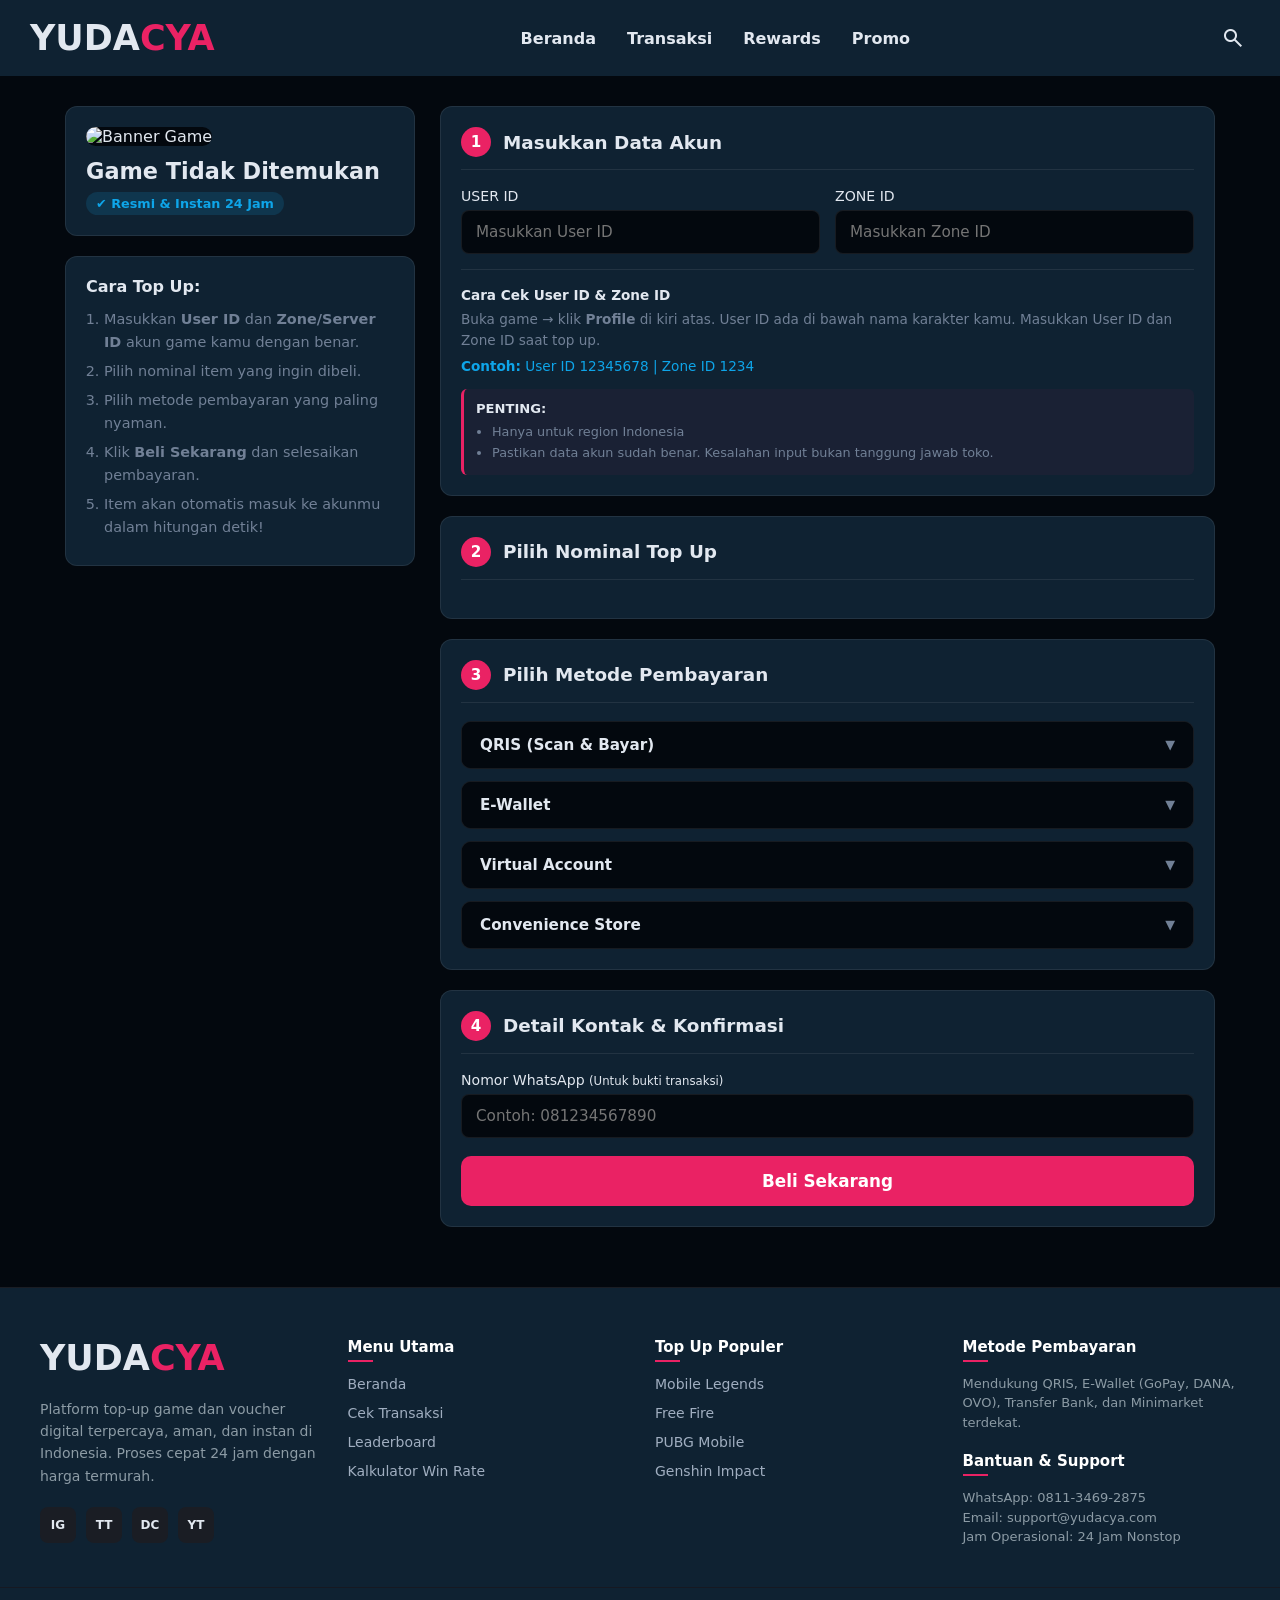
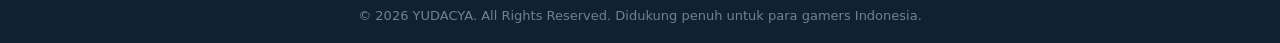
==== commit 1f4dd3ad: "Menambah footer pada detailproduk.html" ====
--- a/Page/detailproduk.html
+++ b/Page/detailproduk.html
@@ -236,6 +236,68 @@
         </div>
     </div>
 
+        <footer class="site-footer">
+        <div class="footer-container">
+            
+            <!-- Kolom 1: Brand & Tentang Toko -->
+            <div class="footer-col">
+
+                <h1 class="main-name-store footer-namestore">YUDA<span class="sub-name-store">CYA</span></h1>
+
+                <p class="footer-desc">
+                    Platform top-up game dan voucher digital terpercaya, aman, dan instan di Indonesia. Proses cepat 24 jam dengan harga termurah.
+                </p>
+                <div class="social-links">
+                    <a href="#" aria-label="Instagram">IG</a>
+                    <a href="#" aria-label="TikTok">TT</a>
+                    <a href="#" aria-label="Discord">DC</a>
+                    <a href="#" aria-label="YouTube">YT</a>
+                </div>
+            </div>
+
+            <!-- Kolom 2: Menu Navigasi -->
+            <div class="footer-col">
+                <h4 class="footer-title">Menu Utama</h4>
+                <ul class="footer-links">
+                    <li><a href="#">Beranda</a></li>
+                    <li><a href="#">Cek Transaksi</a></li>
+                    <li><a href="#">Leaderboard</a></li>
+                    <li><a href="#">Kalkulator Win Rate</a></li>
+                </ul>
+            </div>
+
+            <!-- Kolom 3: Game Populer -->
+            <div class="footer-col">
+                <h4 class="footer-title">Top Up Populer</h4>
+                <ul class="footer-links">
+                    <li><a href="#">Mobile Legends</a></li>
+                    <li><a href="#">Free Fire</a></li>
+                    <li><a href="#">PUBG Mobile</a></li>
+                    <li><a href="#">Genshin Impact</a></li>
+                </ul>
+            </div>
+
+            <!-- Kolom 4: Pembayaran & Layanan Pelanggan -->
+            <div class="footer-col">
+                <h4 class="footer-title">Metode Pembayaran</h4>
+                <p class="footer-text">Mendukung QRIS, E-Wallet (GoPay, DANA, OVO), Transfer Bank, dan Minimarket terdekat.</p>
+                
+                <h4 class="footer-title mt-20">Bantuan & Support</h4>
+                <p class="footer-text">
+                    WhatsApp: 0811-3469-2875<br>
+                    Email: support@yudacya.com<br>
+                    Jam Operasional: 24 Jam Nonstop
+                </p>
+            </div>
+
+        </div>
+
+        <!-- Copyright Bar -->
+        <div class="footer-bottom">
+            <p>&copy; 2026 YUDACYA. All Rights Reserved. Didukung penuh untuk para gamers Indonesia.</p>
+        </div>
+    </footer>
+
     <script type="module" src="../JS/detailproduk.js"></script>
 </body>
 </html>
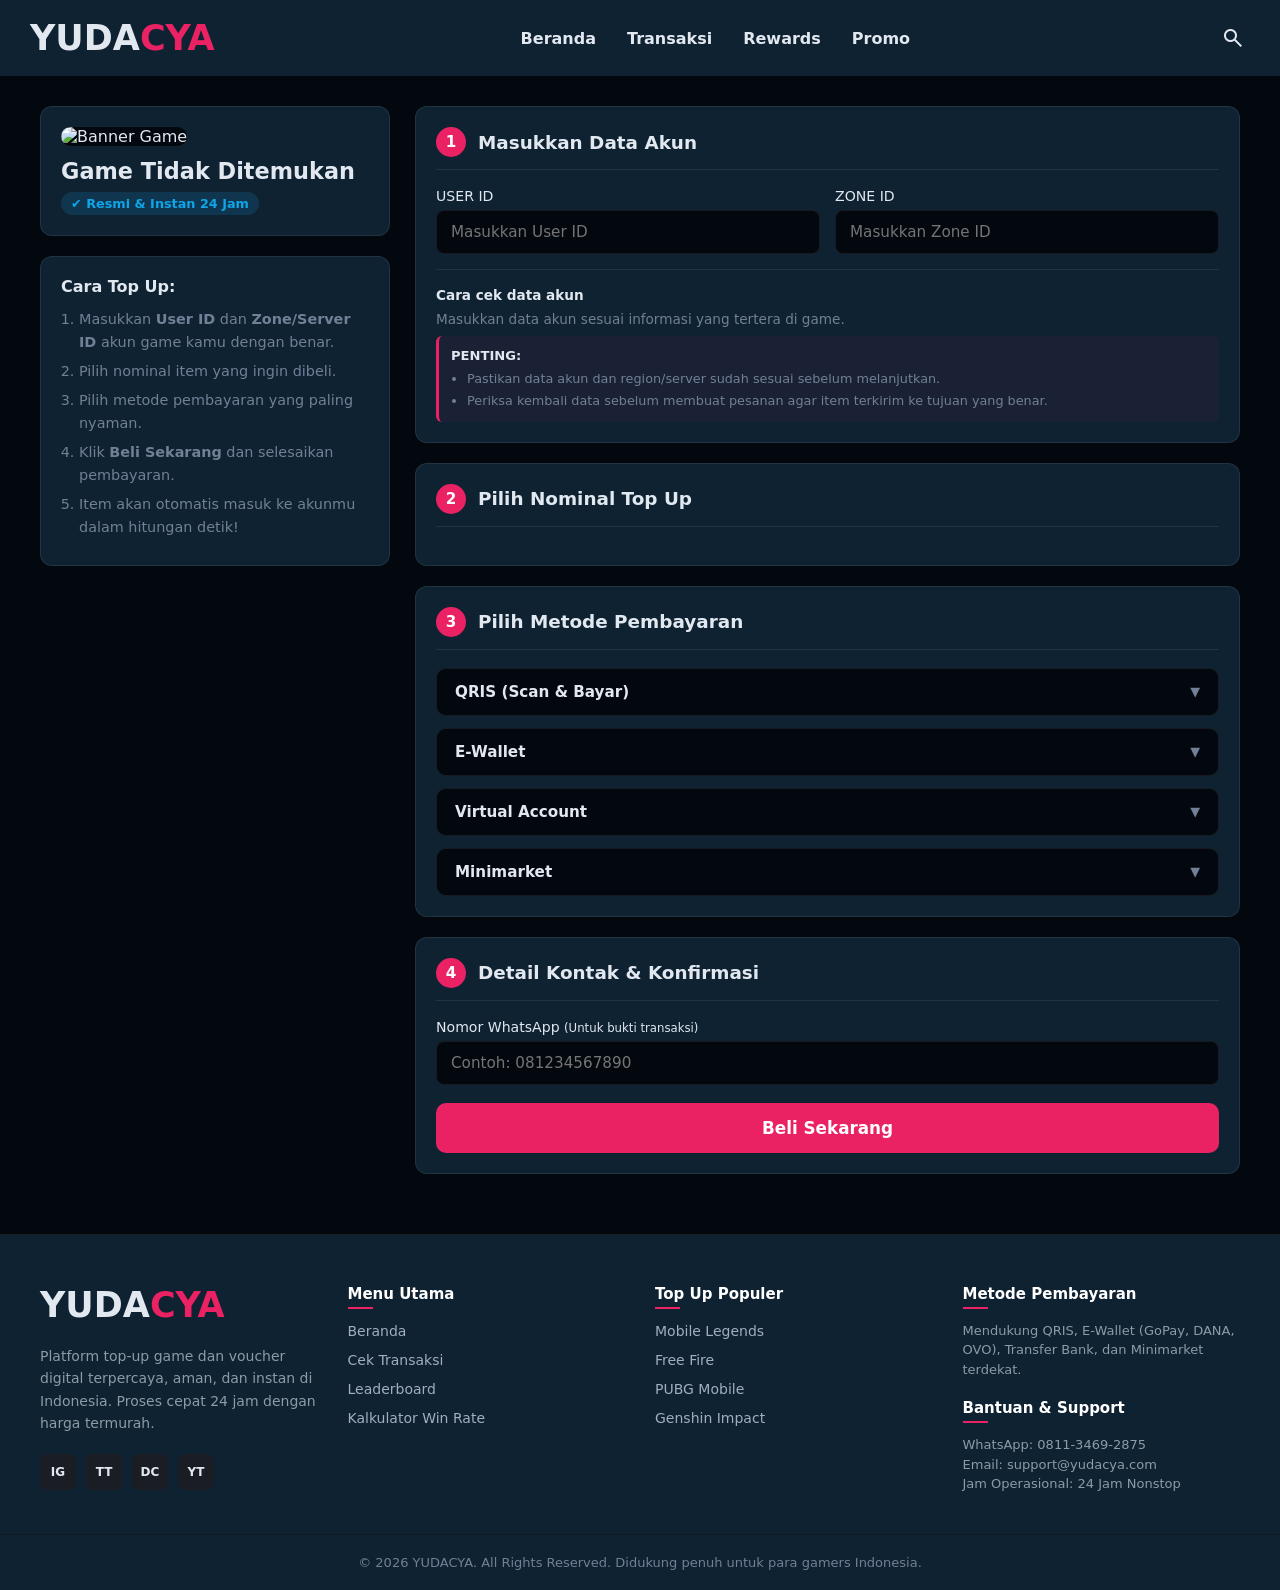
==== commit 988bd3ac: "Bug fiks, update fitur" ====
--- a/Page/detailproduk.html
+++ b/Page/detailproduk.html
@@ -42,8 +42,8 @@
 
             <!-- Box Panduan Bawaan (Akan otomatis disembunyikan di HP via CSS) -->
             <div class="guide-box mobile-hide">
-                <h3>Cara Top Up:</h3>
-                <ol>
+                <h3 id="transaction-guide-title">Cara Top Up:</h3>
+                <ol id="transaction-guide-steps">
                     <li>Masukkan <strong>User ID</strong> dan <strong>Zone/Server ID</strong> akun game kamu dengan benar.</li>
                     <li>Pilih nominal item yang ingin dibeli.</li>
                     <li>Pilih metode pembayaran yang paling nyaman.</li>
@@ -60,7 +60,7 @@
             <section class="step-card">
                 <div class="step-header">
                     <span class="step-number">1</span>
-                    <h2>Masukkan Data Akun</h2>
+                    <h2 id="account-step-title">Masukkan Data Akun</h2>
                 </div>
                 
                 <div class="input-row">
@@ -77,15 +77,15 @@
 
                 <!-- Panduan Cek ID & Catatan Penting -->
                 <div class="account-guide-info">
-                    <p class="guide-title"><strong>Cara Cek User ID & Zone ID</strong></p>
-                    <p class="guide-desc">Buka game → klik <strong>Profile</strong> di kiri atas. User ID ada di bawah nama karakter kamu. Masukkan User ID dan Zone ID saat top up.</p>
-                    <p class="guide-example"><strong>Contoh:</strong> User ID 12345678 | Zone ID 1234</p>
+                    <p class="guide-title" id="account-guide-title">Cara cek data akun</p>
+                    <p class="guide-desc" id="account-guide-desc">Masukkan data akun sesuai informasi yang tertera di game.</p>
+                    <p class="guide-example" id="account-guide-example" hidden></p>
                     
                     <div class="important-notes">
                         <p><strong>PENTING:</strong></p>
                         <ul>
-                            <li>Hanya untuk region Indonesia</li>
-                            <li>Pastikan data akun sudah benar. Kesalahan input bukan tanggung jawab toko.</li>
+                            <li id="account-guide-note">Pastikan data akun dan region/server sudah sesuai sebelum melanjutkan.</li>
+                            <li>Periksa kembali data sebelum membuat pesanan agar item terkirim ke tujuan yang benar.</li>
                         </ul>
                     </div>
                 </div>
@@ -95,7 +95,7 @@
             <section class="step-card">
                 <div class="step-header">
                     <span class="step-number">2</span>
-                    <h2>Pilih Nominal Top Up</h2>
+                    <h2 id="nominal-step-title">Pilih Nominal Top Up</h2>
                 </div>
                 <div class="nominal-grid" id="nominal-grid"></div>
             </section>
@@ -117,7 +117,7 @@
                         </div>
                         <div class="category-body">
                             <div class="payment-item" data-payment="QRIS">
-                                <span class="pay-name">QRIS (Semua E-Wallet & M-Banking)</span>
+                                <span class="pay-name">QRIS (E-Wallet & Mobile Banking)</span>
                                 <span class="pay-tag">Otomatis</span>
                             </div>
                         </div>
@@ -143,7 +143,7 @@
                                 <span class="pay-tag">Instan</span>
                             </div>
                             <div class="payment-item" data-payment="ShopeePay">
-                                <span class="pay-name">ShopeePay / SPayLater</span>
+                                <span class="pay-name">ShopeePay</span>
                                 <span class="pay-tag">Instan</span>
                             </div>
                         </div>
@@ -175,10 +175,10 @@
                         </div>
                     </div>
 
-                    <!-- Kategori 4: Convenience Store -->
+                    <!-- Kategori 4: Minimarket -->
                     <div class="payment-category">
                         <div class="category-header" onclick="toggleCategory(this)">
-                            <span>Convenience Store</span>
+                            <span>Minimarket</span>
                             <span class="arrow">▼</span>
                         </div>
                         <div class="category-body">
@@ -216,11 +216,11 @@
     <div id="guide-modal" class="modal-overlay">
         <div class="modal-content">
             <div class="modal-header">
-                <h3>Cara Top Up</h3>
+                <h3 id="modal-guide-title">Cara Top Up</h3>
                 <button type="button" id="btn-close-modal" class="modal-close-btn">&times;</button>
             </div>
             <div class="modal-body">
-                <ol>
+                <ol id="modal-guide-steps">
                     <li>Pilih nominal layanan</li>
                     <li>Pilih metode pembayaran</li>
                     <li>Masukkan User ID dan Zone ID</li>
@@ -236,7 +236,7 @@
         </div>
     </div>
 
-        <footer class="site-footer">
+    <footer class="site-footer">
         <div class="footer-container">
             
             <!-- Kolom 1: Brand & Tentang Toko -->
--- a/main.css
+++ b/main.css
@@ -85,69 +85,73 @@
 /* Banner Start */
 .banner {
     position: relative;
-    /* background-color: #EA2264; */
-    padding: 50px 0;
+    padding: 38px 0 52px;
     text-align: center;
 }
+.banner-box {
+    width: 90%;
+    max-width: 1200px;
+    margin: 0 auto;
+    overflow: hidden;
+    border: 1px solid var(--border-color);
+    border-radius: 20px;
+    background-color: var(--bg-surface);
+    box-shadow: 0 18px 45px rgba(0, 0, 0, 0.3);
+}
 .banner .banner-img {
-    width: 90%;
-    border-radius: 20px;
+    display: block;
+    width: 100%;
+    height: auto;
+    aspect-ratio: 20 / 7;
+}
+
+.banner-img.is-changing {
+    opacity: 0;
+}
+.banner-img {
+    transition: opacity 180ms ease;
 }
 
 .progress-container {
     position: absolute;
-    bottom: 70px;
+    bottom: 62px;
     left: 50%;
     transform: translateX(-50%);
     display: flex;
     align-items: center;
-    gap: 8px;
-    background: var(--bg-surface);
-    padding: 6px 12px;
+    gap: 7px;
+    padding: 7px 10px;
+    border: 1px solid var(--border-color);
     border-radius: 20px;
+    background: rgba(15, 34, 50, 0.9);
+    box-shadow: 0 5px 16px rgba(0, 0, 0, 0.28);
+    backdrop-filter: blur(8px);
     z-index: 10;
 }
 .progress-bar {
-    width: 10px;
-    height: 10px;
-    border-radius: 50%;
+    width: 9px;
+    height: 9px;
+    padding: 0;
+    border: 0;
+    border-radius: 999px;
     background-color: var(--text-muted);
     overflow: hidden;
-    position: relative;
     cursor: pointer;
+    transition: width 180ms ease, background-color 180ms ease;
 }
 .progress-fill {
+    display: block;
     width: 100%;
     height: 100%;
+    border-radius: inherit;
+}
+.progress-bar[aria-pressed="true"] {
+    width: 24px;
     background-color: var(--color-accent);
-    border-radius: 50%;
-    opacity: 0;
-    transition: opacity 0.3s ease;
-}
-.fill-1 {
-    animation: dotActive1 15s linear infinite;
-}
-@keyframes dotActive1 {
-    0%, 28.6% { opacity: 1; }
-    33.3%, 100% { opacity: 0; }
-}
-
-.fill-2 {
-    animation: dotActive2 15s linear infinite;
-}
-@keyframes dotActive2 {
-    0%, 28.6% { opacity: 0; }
-    33.3%, 61.9% { opacity: 1; }
-    66.6%, 100% { opacity: 0; }
-}
-
-.fill-3 {
-    animation: dotActive3 15s linear infinite;
-}
-@keyframes dotActive3 {
-    0%, 61.9% { opacity: 0; }
-    66.6%, 95.2% { opacity: 1; }
-    100% { opacity: 0; }
+}
+.progress-bar:focus-visible {
+    outline: 2px solid var(--text-main);
+    outline-offset: 3px;
 }
 /* Banner End */
 
@@ -185,6 +189,13 @@
 .card:hover {
     transform: translateY(-4px) rotate(2deg);
     box-shadow: 0 6px 16px rgba(0, 0, 0, 0.5);
+}
+.card.product-unavailable {
+    cursor: not-allowed;
+    opacity: 0.60;
+}
+.card.product-unavailable:hover {
+    transform: none;
 }
 .card-img {
     width: 100%;
@@ -263,6 +274,12 @@
     line-height: 1;
     margin: 0;
 }
+.product-status {
+    margin: 8px 0 0;
+    color: var(--text-muted);
+    font-size: 12px;
+    text-align: center;
+}
 
 .footer-namestore .main-name-store {
     color: var(--text-main);
@@ -382,11 +399,7 @@
     }
 
     .banner {
-        padding: 30px 0;
-    }
-
-    .banner .banner-img {
-        height: auto;
+        padding: 30px 0 44px;
     }
 
     main {
@@ -434,17 +447,17 @@
 
 
     .banner {
-        padding: 20px 10px;
-    }
-
-    .banner .banner-img {
+        padding: 20px 10px 34px;
+    }
+
+    .banner-box {
         width: 100%;
         border-radius: 12px;
     }
 
     .progress-container {
-        bottom: 30px;
-        padding: 4px 10px;
+        bottom: 41px;
+        padding: 6px 9px;
     }
 
     .product-grid {
@@ -491,4 +504,11 @@
         height: 140px;
     }
 }
+
+@media (prefers-reduced-motion: reduce) {
+    .banner-img,
+    .progress-bar {
+        transition: none;
+    }
+}
 /* Responsif Desain End */
--- a/CSS/detailproduk.css
+++ b/CSS/detailproduk.css
@@ -17,7 +17,7 @@
 }
 
 .detail-wrapper {
-    max-width: 1150px;
+    max-width: 1200px;
     margin: 30px auto;
     padding: 0 20px;
     display: grid;
@@ -186,6 +186,7 @@
 .account-guide-info .guide-title {
     color: var(--text-main);
     margin-bottom: 4px;
+    font-weight: 700;
 }
 
 .account-guide-info .guide-desc {
@@ -225,65 +226,120 @@
 /* --- GRID NOMINAL TOP UP --- */
 .nominal-grid {
     display: grid;
-    grid-template-columns: repeat(auto-fill, minmax(160px, 1fr));
-    gap: 12px;
+    grid-template-columns: repeat(auto-fill, minmax(195px, 1fr));
+    gap: 14px;
 }
 
 .nominal-card {
     position: relative;
     overflow: hidden;
-    background-color: var(--bg-primary);
-    border: 2px solid var(--border-color);
-    border-radius: 10px;
-    padding: 15px;
+    display: flex;
+    flex-direction: column;
+    align-items: flex-start;
+    min-height: 146px;
+    box-sizing: border-box;
+    background:
+        radial-gradient(ellipse at 100% 0%, rgba(14, 165, 233, 0.1), transparent 58%),
+        linear-gradient(145deg, rgba(15, 34, 50, 0.96), rgba(3, 8, 14, 0.98));
+    border: 1px solid rgba(148, 163, 184, 0.16);
+    border-radius: 14px;
+    padding: 16px;
     cursor: pointer;
-    transition: all 0.2s ease;
+    text-align: left;
+    transition: border-color 0.2s ease, background 0.2s ease, transform 0.2s ease, box-shadow 0.2s ease;
+}
+
+.nominal-card::before {
+    position: absolute;
+    inset: 0;
+    border-radius: inherit;
+    background: linear-gradient(135deg, rgba(14, 165, 233, 0.12), transparent 48%);
+    content: "";
+    opacity: 0;
+    pointer-events: none;
+    transition: opacity 0.2s ease;
+}
+
+.nominal-card:hover,
+.nominal-card:focus-visible {
+    border-color: rgba(14, 165, 233, 0.65);
+    box-shadow: 0 8px 24px rgba(0, 0, 0, 0.22);
+    outline: none;
+    transform: translateY(-2px);
+}
+
+.nominal-card:hover::before,
+.nominal-card:focus-visible::before {
+    opacity: 1;
 }
 
 .nominal-card:hover {
-    border-color: var(--color-accent);
-    transform: translateY(-2px);
+    border-color: rgba(14, 165, 233, 0.65);
 }
 
 .nominal-card.selected {
-    border-color: var(--color-accent);
-    background-color: rgba(234, 34, 100, 0.1);
-    box-shadow: 0 0 12px rgba(234, 34, 100, 0.2);
+    border-color: var(--color-secondary);
+    background:
+        radial-gradient(ellipse at 100% 0%, rgba(14, 165, 233, 0.2), transparent 58%),
+        linear-gradient(145deg, rgba(14, 165, 233, 0.12), rgba(3, 8, 14, 0.98));
+    box-shadow: 0 0 0 1px rgba(14, 165, 233, 0.18), 0 8px 24px rgba(14, 165, 233, 0.1);
+}
+
+.nominal-icon {
+    display: grid;
+    width: 36px;
+    height: 36px;
+    place-items: center;
+    border: 1px solid rgba(14, 165, 233, 0.24);
+    border-radius: 11px;
+    background: rgba(14, 165, 233, 0.1);
+    color: var(--color-secondary);
+    font-size: 1.05rem;
+    line-height: 1;
 }
 
 .nominal-card h4 {
-    margin: 0 0 6px 0;
-    font-size: 0.95rem;
-    color: var(--text-main);
+    z-index: 1;
+    margin: 13px 0 0;
+    padding-right: 22px;
+    font-size: 0.94rem;
+    font-weight: 650;
+    color: var(--text-main);
+    line-height: 1.4;
 }
 
 .discount-badge {
     position: absolute;
-    top: 0;
-    right: 0;
-    background-color: var(--color-accent);
+    top: 13px;
+    right: 13px;
+    z-index: 1;
+    background-color: rgba(234, 34, 100, 0.16);
+    border: 1px solid rgba(234, 34, 100, 0.28);
     color: #ffffff;
     font-size: 0.7rem;
     font-weight: 700;
-    padding: 3px 8px;
-    border-bottom-left-radius: 8px;
+    padding: 4px 7px;
+    border-radius: 7px;
     letter-spacing: 0.5px;
 }
 
 .price-container {
-    display: flex;
-    gap: 5px;
-    margin-top: 4px;
-    align-items: baseline;
-    flex-wrap: nowrap;
-    overflow: hidden;
+    z-index: 1;
+    display: flex;
+    width: 100%;
+    gap: 6px;
+    margin-top: auto;
+    padding-top: 13px;
+    align-items: center;
+    flex-wrap: wrap;
 }
 
 .normal-price-text {
     margin: 0;
-    font-size: 0.88rem;
     color: var(--color-secondary) !important;
-    font-weight: 600;
+    font-size: 0.96rem;
+    font-weight: 750;
+    letter-spacing: 0.01em;
 }
 
 .price-row {
@@ -295,17 +351,39 @@
 }
 
 .original-price {
-    font-size: 0.7rem;
+    font-size: 0.72rem;
     color: var(--text-muted);
     white-space: nowrap;
     text-decoration: line-through;
 }
 
 .promo-price {
-    font-size: 0.85rem;
-    font-weight: 700;
+    color: var(--color-secondary);
+    font-size: 0.96rem;
+    font-weight: 750;
     white-space: nowrap;
-    color: var(--color-secondary);
+}
+
+.nominal-check {
+    position: absolute;
+    right: 14px;
+    bottom: 14px;
+    display: grid;
+    width: 21px;
+    height: 21px;
+    place-items: center;
+    border: 1px solid rgba(148, 163, 184, 0.28);
+    border-radius: 50%;
+    color: transparent;
+    font-size: 0.72rem;
+    line-height: 1;
+    transition: background-color 0.2s ease, border-color 0.2s ease, color 0.2s ease;
+}
+
+.nominal-card.selected .nominal-check {
+    border-color: var(--color-accent);
+    background-color: var(--color-accent);
+    color: #03111B;
 }
 
 /* --- METODE PEMBAYARAN --- */
@@ -533,22 +611,49 @@
 /* Responsif untuk layar HP */
 @media (max-width: 850px) {
     .detail-wrapper {
-        grid-template-columns: 1fr;
+        display: flex;
+        flex-direction: column;
+        max-width: 100%;
+        margin: 20px auto;
+        padding: 10px 15px;
     }
     .detail-sidebar {
         position: static;
     }
-    .input-row {
-        grid-template-columns: 1fr;
-    }
-
+
+    .detail-sidebar, 
+    .detail-content {
+        width: 100%;
+        max-width: 100%;
+        box-sizing: border-box;
+    }
+
+    .game-profile-card, .guide-box, .step-card {
+        padding: 15px;
+        width: 100%;
+        box-sizing: border-box;
+    }
     /* Munculkan tombol popup dan sembunyikan box panduan panjang di HP */
     .btn-guide-modal {
         display: flex;
     }
 
     .mobile-hide {
-        display: none !important;
+        display: none;
+    }
+
+    /* Ubah form input dari 2 kolom ke 1 kolom ke bawah di HP */
+    .input-row {
+        gap: 12px;
+    }
+
+    .input-field {
+        width: 100%;
+    }
+
+    .input-field input {
+        width: 100%;
+        box-sizing: border-box;
     }
 
     .nominal-grid {
@@ -557,11 +662,26 @@
     }
 
     .nominal-card {
+        min-height: 138px;
         padding: 12px;
     }
 
     .nominal-card h4 {
-        font-size: 0.85rem;
+        margin-top: 10px;
+        padding-right: 18px;
+        font-size: 0.82rem;
+    }
+
+    .nominal-icon {
+        width: 32px;
+        height: 32px;
+        border-radius: 10px;
+    }
+
+    .discount-badge {
+        top: 10px;
+        right: 10px;
+        font-size: 0.65rem;
     }
 
     .price-row {
@@ -575,6 +695,18 @@
 
     .original-price {
         font-size: 0.65rem;
+    }
+
+    .normal-price-text,
+    .promo-price {
+        font-size: 0.85rem;
+    }
+
+    .nominal-check {
+        right: 10px;
+        bottom: 10px;
+        width: 18px;
+        height: 18px;
     }
 
     .payment-item {
